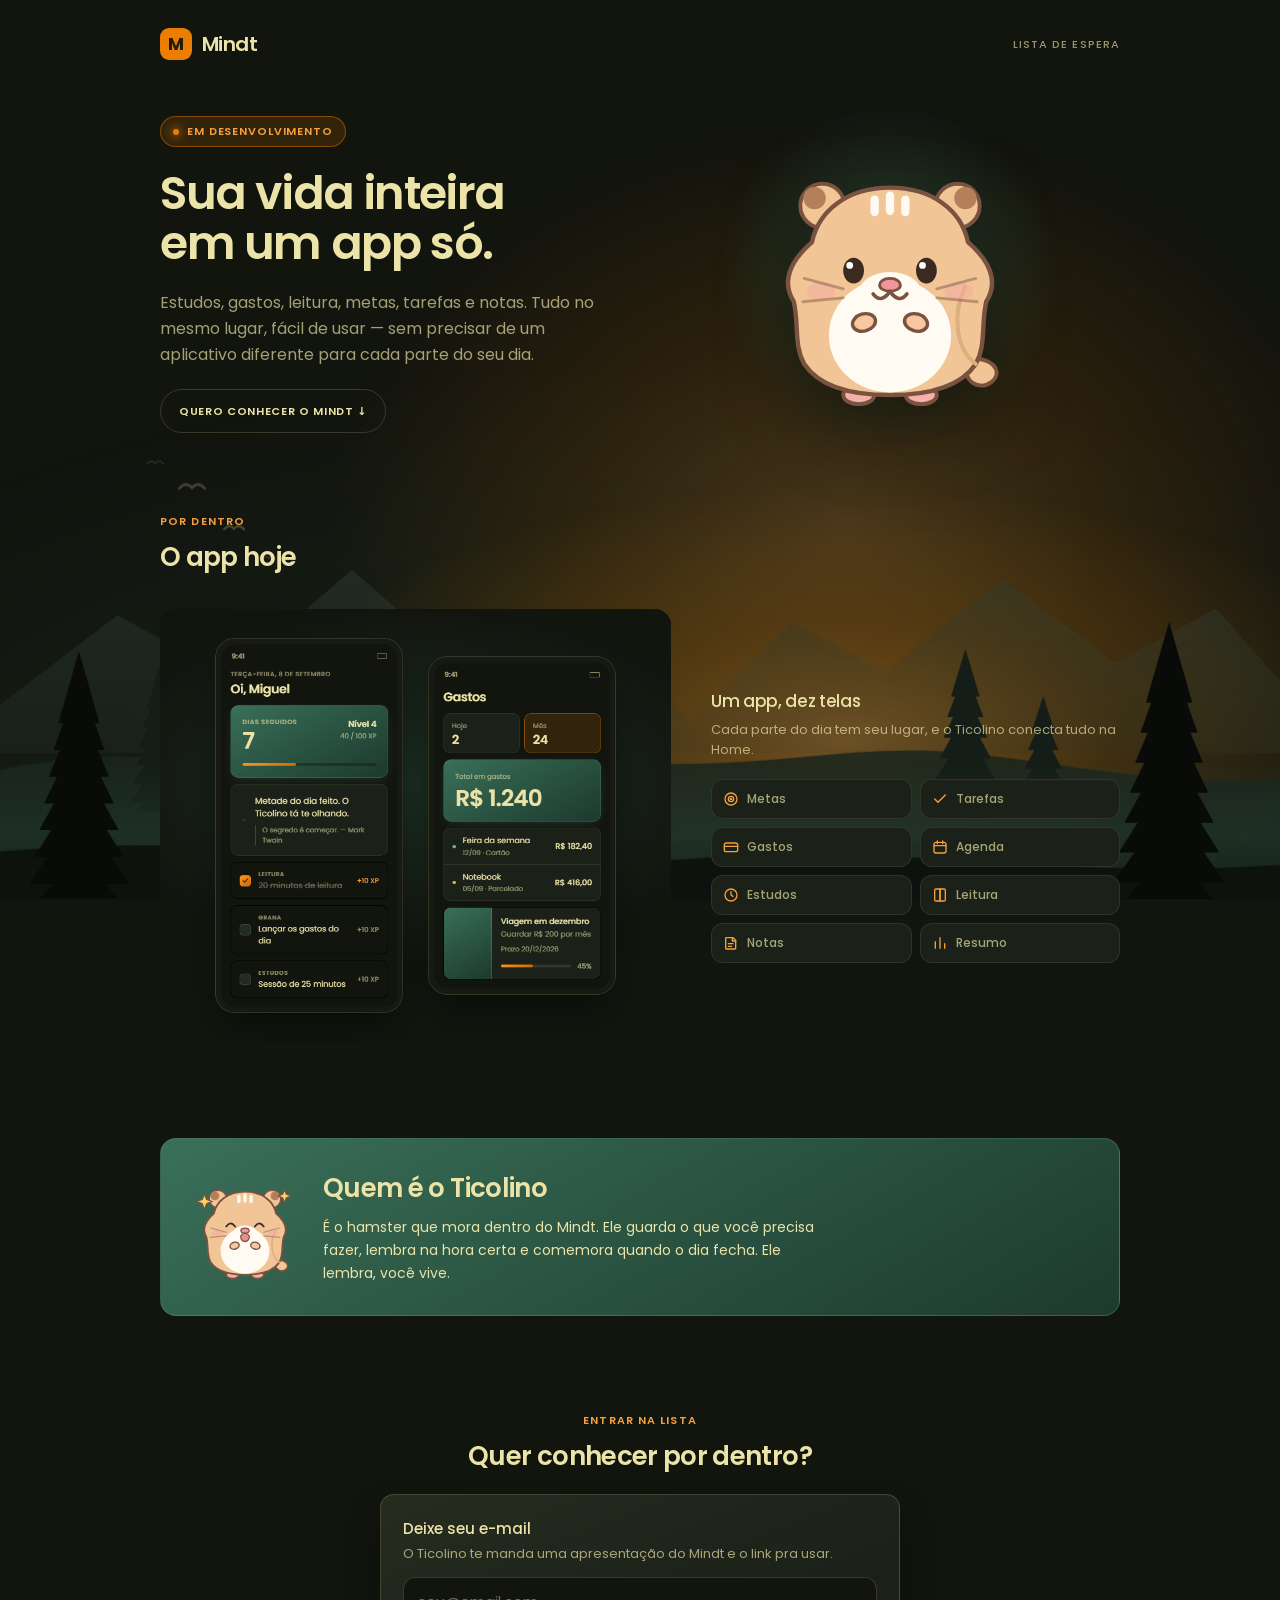
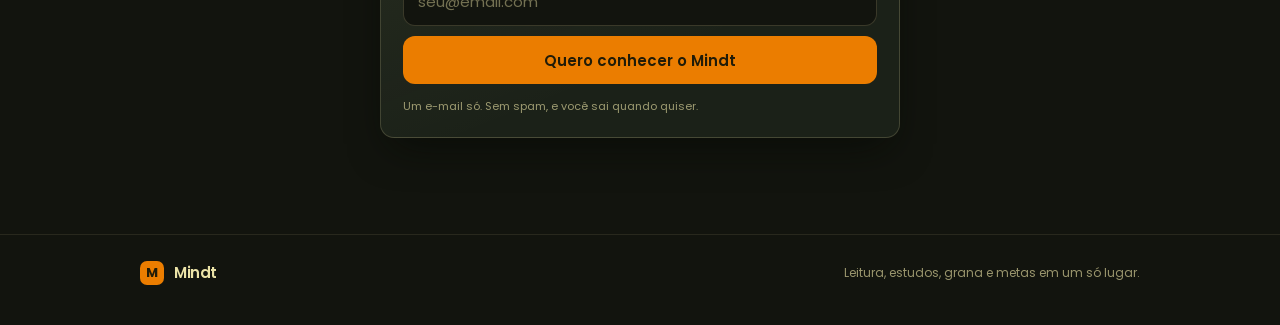
==== conheca/index.html @ e4c85b80 "pagina de convite para o link da bio, com captura de e-mail Uma pagina em /conheca/ apresenta o Tico" ====
<!DOCTYPE html>
<html lang="pt-BR">
<head>
<meta charset="UTF-8">
<meta name="viewport" content="width=device-width, initial-scale=1.0">
<title>Mindt — sua vida inteira em um app só</title>
<meta name="description" content="Estudos, gastos, leitura, metas, tarefas e notas. Tudo no mesmo lugar. Deixe seu e-mail e o Ticolino te manda o link.">
<meta name="theme-color" content="#12140E">
<link rel="icon" type="image/svg+xml" href="../icons/favicon.svg">
<link rel="icon" type="image/png" sizes="64x64" href="../icons/favicon.png">

<meta property="og:type" content="website">
<meta property="og:site_name" content="Mindt">
<meta property="og:title" content="Mindt — sua vida inteira em um app só">
<meta property="og:description" content="Estudos, gastos, leitura, metas, tarefas e notas. Tudo no mesmo lugar.">
<meta property="og:url" content="https://miguellpissinato-png.github.io/MINDT/conheca/">
<meta property="og:image" content="https://miguellpissinato-png.github.io/MINDT/email/hero-ticolino.png">
<meta property="og:image:width" content="1200">
<meta property="og:image:height" content="620">
<meta property="og:image:alt" content="Ticolino, o hamster mascote do Mindt, numa floresta ao entardecer">
<meta property="og:locale" content="pt_BR">
<meta name="twitter:card" content="summary_large_image">

<link rel="preconnect" href="https://fonts.googleapis.com">
<link rel="preconnect" href="https://fonts.gstatic.com" crossorigin>
<link rel="stylesheet" href="https://fonts.googleapis.com/css2?family=Poppins:wght@400;500;600;700&display=swap">
<link rel="stylesheet" href="../styles/floresta.css">
<link rel="stylesheet" href="estilo.css">
</head>
<body>

<!-- O mesmo cenario da Home do app, montado por ../js/floresta.js -->
<div id="floresta" aria-hidden="true"></div>

<header class="topo">
  <div class="marca">
    <span class="marca-selo" aria-hidden="true">M</span>
    <span class="marca-nome">Mindt</span>
  </div>
  <span class="topo-nota">Lista de espera</span>
</header>

<main>
  <div class="faixa">
    <section class="abertura">
      <div class="abertura-texto">
        <span class="selo"><span class="selo-ponto" aria-hidden="true"></span><span>Em desenvolvimento</span></span>
        <h1>Sua vida inteira<br>em um app só.</h1>
        <p class="linha-fina">Estudos, gastos, leitura, metas, tarefas e notas. Tudo no mesmo lugar, fácil de usar — sem precisar de um aplicativo diferente para cada parte do seu dia.</p>
        <a href="#entrar" class="selo pular"><span>Quero conhecer o Mindt ↓</span></a>
      </div>
      <div class="abertura-tico">
        <img src="img/ticolino-feliz.svg" width="260" height="268" alt="Ticolino, o hamster mascote do Mindt, sorrindo">
      </div>
    </section>
  </div>

  <div class="faixa">
    <section>
      <div class="cabecalho-secao">
        <span class="rotulo">Por dentro</span>
        <h2>O app hoje</h2>
      </div>
      <div class="dentro">
        <figure class="telas">
          <img src="../email/telas-do-app.png" width="1200" height="760" loading="lazy"
               alt="Duas telas do Mindt no celular: a Home, com dias seguidos, recado do Ticolino e os itens do dia; e a tela de Gastos, com o total do mês e os lançamentos.">
        </figure>
        <div>
          <div class="modulos-intro">
            <b>Um app, dez telas</b>
            <span>Cada parte do dia tem seu lugar, e o Ticolino conecta tudo na Home.</span>
          </div>
          <ul class="modulos">
            <li><svg viewBox="0 0 24 24" fill="none" stroke="currentColor" stroke-width="2" stroke-linecap="round" stroke-linejoin="round" aria-hidden="true"><circle cx="12" cy="12" r="9"/><circle cx="12" cy="12" r="4"/><circle cx="12" cy="12" r="1"/></svg>Metas</li>
            <li><svg viewBox="0 0 24 24" fill="none" stroke="currentColor" stroke-width="2" stroke-linecap="round" stroke-linejoin="round" aria-hidden="true"><path d="M4 12l5 5L20 6"/></svg>Tarefas</li>
            <li><svg viewBox="0 0 24 24" fill="none" stroke="currentColor" stroke-width="2" stroke-linecap="round" stroke-linejoin="round" aria-hidden="true"><rect x="2" y="6" width="20" height="13" rx="3"/><path d="M2 11h20"/></svg>Gastos</li>
            <li><svg viewBox="0 0 24 24" fill="none" stroke="currentColor" stroke-width="2" stroke-linecap="round" stroke-linejoin="round" aria-hidden="true"><rect x="3" y="5" width="18" height="16" rx="3"/><path d="M3 10h18M8 3v4M16 3v4"/></svg>Agenda</li>
            <li><svg viewBox="0 0 24 24" fill="none" stroke="currentColor" stroke-width="2" stroke-linecap="round" stroke-linejoin="round" aria-hidden="true"><circle cx="12" cy="12" r="9"/><path d="M12 7v5l3 2"/></svg>Estudos</li>
            <li><svg viewBox="0 0 24 24" fill="none" stroke="currentColor" stroke-width="2" stroke-linecap="round" stroke-linejoin="round" aria-hidden="true"><path d="M4 5a2 2 0 012-2h6v18H6a2 2 0 01-2-2z"/><path d="M20 5a2 2 0 00-2-2h-6v18h6a2 2 0 002-2z"/></svg>Leitura</li>
            <li><svg viewBox="0 0 24 24" fill="none" stroke="currentColor" stroke-width="2" stroke-linecap="round" stroke-linejoin="round" aria-hidden="true"><path d="M5 4h10l4 4v12a1 1 0 01-1 1H5a1 1 0 01-1-1V5a1 1 0 011-1z"/><path d="M14 4v5h5M8 13h7M8 17h5"/></svg>Notas</li>
            <li><svg viewBox="0 0 24 24" fill="none" stroke="currentColor" stroke-width="2" stroke-linecap="round" stroke-linejoin="round" aria-hidden="true"><path d="M5 20V10M12 20V4M19 20v-7"/></svg>Resumo</li>
          </ul>
        </div>
      </div>
    </section>
  </div>

  <div class="faixa">
    <section>
      <div class="tico-cartao">
        <img src="img/ticolino-animado.svg" width="104" height="107" loading="lazy" alt="Ticolino acenando">
        <div>
          <h2>Quem é o Ticolino</h2>
          <p>É o hamster que mora dentro do Mindt. Ele guarda o que você precisa fazer, lembra na hora certa e comemora quando o dia fecha. Ele lembra, você vive.</p>
        </div>
      </div>
    </section>
  </div>

  <div class="faixa">
    <section id="entrar">
      <div class="captura">
        <div class="cabecalho-secao">
          <span class="rotulo">Entrar na lista</span>
          <h2>Quer conhecer por dentro?</h2>
        </div>

        <div class="caixa">
          <div id="formulario">
            <div class="caixa-titulo">
              <b>Deixe seu e-mail</b>
              <span>O Ticolino te manda uma apresentação do Mindt e o link pra usar.</span>
            </div>
            <form id="form-lista" novalidate>
              <label for="campo-email" class="sr-only" style="position:absolute;width:1px;height:1px;overflow:hidden;clip:rect(0 0 0 0);white-space:nowrap">Seu e-mail</label>
              <input id="campo-email" name="email" type="email" required autocomplete="email"
                     inputmode="email" placeholder="seu@email.com">
              <button type="submit" id="botao-entrar">Quero conhecer o Mindt</button>
            </form>
            <p class="recado" id="recado" role="alert" hidden></p>
            <span class="miudo">Um e-mail só. Sem spam, e você sai quando quiser.</span>
          </div>

          <div id="pronto" class="pronto" hidden>
            <div class="pronto-tico">
              <img src="img/ticolino-orgulhoso.svg" width="76" height="78" loading="lazy" alt="Ticolino comemorando">
            </div>
            <div class="pronto-texto">
              <b id="pronto-titulo">Anotado!</b>
              <span id="pronto-recado">Olha sua caixa de entrada em instantes. Se não chegar, dá uma espiada no spam.</span>
            </div>
          </div>
        </div>
      </div>
    </section>
  </div>
</main>

<footer>
  <div class="rodape">
    <div class="marca">
      <span class="marca-selo" aria-hidden="true">M</span>
      <span class="marca-nome">Mindt</span>
    </div>
    <span class="rodape-frase">Leitura, estudos, grana e metas em um só lugar.</span>
  </div>
</footer>

<script src="../js/floresta.js"></script>
<script src="lista.js"></script>
</body>
</html>
---- styles/floresta.css ----
/* FLORESTA — cenario de fundo do Ticolino.
   Compartilhado pela Home do app e pela pagina de convite (conheca/).
   Cinco planos de silhueta com parallax, o brilho do sol baixo e o
   bando de passaros. O desenho e montado por js/floresta.js. */
#floresta{
  /* Fixo na janela, nao na pagina: o cenario e o FUNDO da Home inteira, e
     nao rola junto com o conteudo. O parallax e que da o movimento. Como
     esta dentro de #page-home, some sozinho nas outras paginas. */
  position:fixed;inset:0;
  overflow:hidden;pointer-events:none;user-select:none;z-index:0;
}
/* O ceu (brilho do sol) ocupa a tela toda. */
.floresta-ceu{position:absolute;inset:0}
/* A paisagem fica ancorada embaixo, na altura natural dela. Esticar a
   silhueta para a tela inteira deformaria as arvores; ancorar embaixo da o
   enquadramento certo: ceu em cima, linha de arvores no pe da tela. */
.floresta-svg{
  position:absolute;left:0;right:0;bottom:0;
  width:100%;height:min(520px,62vh);display:block;
}
/* O topo da paisagem se dissolve por MASCARA, nao por uma camada de cor.
   Antes havia um veu que comecava opaco em var(--bg): onde ele comecava, o
   brilho do ceu era cortado de uma vez e aparecia uma linha horizontal na
   tela, nos dois temas. A mascara apaga o proprio desenho, entao nao ha
   cor nova e nao ha borda. */
.floresta-svg{
  -webkit-mask-image:linear-gradient(180deg,transparent 0%,#000 32%);
  mask-image:linear-gradient(180deg,transparent 0%,#000 32%);
}
/* No tema claro o cenario entra discreto: o texto e olivo escuro e a
   paisagem sage nao deixa margem de contraste como o fundo escuro deixa.
   A 28% a floresta ainda se le como floresta e o texto continua legivel. */
[data-theme="light"] .floresta-svg{opacity:.28}

.floresta-passaro{will-change:transform}
[data-plano]{will-change:transform}
@keyframes floresta-voo{
  0%{transform:translate3d(0,0,0)}
  100%{transform:translate3d(1180px,var(--deriva,-30px),0)}
}
@keyframes floresta-asa{0%,100%{transform:scaleY(1)}50%{transform:scaleY(0.34)}}
@media (prefers-reduced-motion:reduce){
  .floresta-passaro{animation:none!important;opacity:.5}
  .floresta-passaro *{animation:none!important}
}
@media (max-width:768px){
  .floresta-svg{height:min(380px,46vh)}
}
---- conheca/estilo.css ----
/* CONHEÇA O MINDT — pagina de convite, o link da bio.
   Pagina separada do app: nao tem login, nao tem tema claro, nao carrega o
   styles/main.css (2.700 linhas de interface que aqui nao servem para nada).
   Os tokens abaixo sao os mesmos do app, so os que esta pagina usa. */

:root{
  color-scheme:dark;
  --bg:#12140E;
  --panel:#161A12;
  --surface-1:#1B2118;
  --line:rgba(235,227,167,0.10);
  --line-strong:rgba(235,227,167,0.18);
  --text:#EBE3A7;
  --text-2:rgba(235,227,167,0.68);
  --text-3:rgba(235,227,167,0.62);
  --accent:#EB7D00;
  --accent-bright:#FF9420;
  --accent-text:#F5A03D;
  --accent-line:rgba(235,125,0,0.45);
  --accent-soft:rgba(235,125,0,0.15);
  --text-on-accent:#211C08;
  --forest-line:rgba(90,140,116,0.4);
  --text-on-forest-2:#C5C793;
  --danger-text:#E28E77;
  --success-text:#6FB58C;
  --grad-hero:linear-gradient(150deg,#3A7059 0%,#2C5745 45%,#1D3A2E 100%);
  --grad-card:linear-gradient(158deg,rgba(235,227,167,0.055) 0%,rgba(235,227,167,0) 62%);
}

*{box-sizing:border-box}
/* Um `display` proprio ganha do atributo hidden e o elemento reaparece.
   Esta linha faz hidden valer, venha de onde vier. */
[hidden]{display:none!important}
html{scroll-behavior:smooth}
body{
  margin:0;background:var(--bg);color:var(--text);
  font-family:'Poppins',system-ui,-apple-system,'Segoe UI',sans-serif;
  -webkit-font-smoothing:antialiased;overflow-x:hidden;
  /* A floresta e position:fixed; sem isto ela nao tem onde se apoiar. */
  position:relative;min-height:100vh;
}
body>*:not(#floresta){position:relative;z-index:1}
img{max-width:100%}
a{color:var(--accent-text);text-decoration:none}
a:hover{color:var(--text)}

.faixa{max-width:1000px;margin:0 auto;padding:0 20px}

/* ── Topo ───────────────────────────────────────────────────────────── */
.topo{display:flex;align-items:center;justify-content:space-between;gap:16px;padding:28px 20px 0;
  max-width:1000px;margin:0 auto 56px}
.marca{display:flex;align-items:center;gap:10px}
.marca-selo{width:32px;height:32px;border-radius:9px;background:var(--accent);
  display:grid;place-items:center;font-size:17px;font-weight:700;color:var(--text-on-accent)}
.marca-nome{font-size:20px;font-weight:600;letter-spacing:-.03em}
.topo-nota{font-size:11px;font-weight:500;letter-spacing:.1em;text-transform:uppercase;color:var(--text-3)}

/* ── Abertura ───────────────────────────────────────────────────────── */
.abertura{display:grid;grid-template-columns:repeat(auto-fit,minmax(min(100%,300px),1fr));
  gap:40px;align-items:center;padding-bottom:80px}
.abertura-texto{display:flex;flex-direction:column;gap:22px;min-width:0}
.selo{display:inline-flex;align-items:center;gap:8px;align-self:flex-start;padding:6px 12px;
  border:1px solid var(--accent-line);border-radius:999px;background:var(--accent-soft)}
.selo-ponto{width:6px;height:6px;border-radius:999px;background:var(--accent);
  box-shadow:0 0 10px 2px rgba(235,125,0,.6)}
.selo span{font-size:11px;font-weight:600;letter-spacing:.08em;text-transform:uppercase;
  white-space:nowrap;color:var(--accent-text)}
/* Atalho para o formulario. Mesmo desenho do selo, mas com 44px de altura:
   e um alvo de toque, nao um enfeite. */
.pular{padding:0 18px;min-height:44px;border-color:var(--line-strong);background:transparent}
.pular span{color:var(--text);letter-spacing:.06em}
.pular:hover{border-color:var(--accent-line);background:var(--accent-soft)}
.pular:hover span{color:var(--accent-text)}
h1{margin:0;font-size:clamp(31px,6.4vw,46px);line-height:1.08;font-weight:600;
  letter-spacing:-.03em;text-wrap:pretty}
.linha-fina{margin:0;font-size:16px;line-height:1.6;color:var(--text-2);max-width:44ch;text-wrap:pretty}
.abertura-tico{position:relative;display:flex;align-items:center;justify-content:center;min-width:0}
.abertura-tico::before{content:"";position:absolute;width:340px;height:340px;max-width:100%;border-radius:999px;
  background:radial-gradient(circle,rgba(44,87,69,.85) 0%,rgba(44,87,69,.25) 45%,rgba(44,87,69,0) 72%)}
.abertura-tico img{position:relative;width:100%;max-width:260px;height:auto;display:block;
  filter:drop-shadow(0 24px 34px rgba(6,8,4,.55))}

/* ── Secoes ─────────────────────────────────────────────────────────── */
section{padding-bottom:96px}
.rotulo{font-size:11px;font-weight:600;letter-spacing:.1em;text-transform:uppercase;color:var(--accent-text)}
h2{margin:0;font-size:26px;font-weight:600;letter-spacing:-.025em}
.cabecalho-secao{display:flex;flex-direction:column;gap:8px;margin-bottom:32px}

/* ── O app hoje ─────────────────────────────────────────────────────── */
.dentro{display:grid;grid-template-columns:minmax(0,1.25fr) minmax(0,1fr);gap:40px;align-items:center}
/* A imagem vem com uma margem larga em volta dos celulares. Recortada ao
   centro, as telas ocupam o espaco em vez de virar duas miniaturas ilegiveis
   no celular. O corte de 150px por lado nao encosta nos aparelhos. */
.telas{margin:0;border-radius:16px;overflow:hidden;aspect-ratio:13/11}
.telas img{display:block;width:100%;height:100%;object-fit:cover}
.modulos-intro{display:flex;flex-direction:column;gap:6px;margin-bottom:18px}
.modulos-intro b{font-size:17px;font-weight:500;letter-spacing:-.02em}
.modulos-intro span{font-size:13px;line-height:1.6;color:var(--text-2)}
.modulos{list-style:none;margin:0;padding:0;display:grid;grid-template-columns:1fr 1fr;gap:8px}
.modulos li{display:flex;align-items:center;gap:8px;padding:10px 11px;background:var(--surface-1);
  border:1px solid var(--line);border-radius:12px;font-size:12px;font-weight:500;color:var(--text-2)}
.modulos svg{flex:none;width:16px;height:16px;color:var(--accent-text)}

/* ── Quem e o Ticolino ──────────────────────────────────────────────── */
.tico-cartao{display:flex;align-items:center;gap:26px;flex-wrap:wrap;background:var(--grad-hero);
  border:1px solid var(--forest-line);border-radius:16px;padding:30px 32px}
.tico-cartao img{flex:none;width:104px;height:auto;display:block}
.tico-cartao div{flex:1;min-width:240px;display:flex;flex-direction:column;gap:8px}
.tico-cartao p{margin:0;font-size:14px;line-height:1.65;color:var(--text);max-width:56ch;text-wrap:pretty}

/* ── Captura ────────────────────────────────────────────────────────── */
.captura{max-width:520px;margin:0 auto;display:flex;flex-direction:column;gap:18px}
.captura .cabecalho-secao{text-align:center;align-items:center;margin-bottom:0}
.caixa{background:var(--grad-card),var(--surface-1);border:1px solid var(--line-strong);
  border-radius:14px;padding:22px;box-shadow:0 18px 40px -12px rgba(6,8,4,.7)}
.caixa-titulo{display:flex;flex-direction:column;gap:4px;margin-bottom:14px}
.caixa-titulo b{font-size:15px;font-weight:500}
.caixa-titulo span{font-size:13px;line-height:1.5;color:var(--text-2)}
form{display:flex;flex-direction:column;gap:10px}
input[type=email]{width:100%;min-height:48px;padding:12px 14px;font:inherit;font-size:15px;
  color:var(--text);background:var(--bg);border:1px solid var(--line-strong);border-radius:12px}
input[type=email]::placeholder{color:rgba(235,227,167,.45)}
input[type=email]:focus{outline:none;border-color:var(--accent-line)}
button{min-height:48px;padding:12px 20px;font:inherit;font-size:15px;font-weight:600;
  color:var(--text-on-accent);background:var(--accent);border:0;border-radius:12px;cursor:pointer}
button:hover:not(:disabled){background:var(--accent-bright)}
button:disabled{opacity:.6;cursor:progress}
.miudo{display:block;margin-top:14px;font-size:11px;line-height:1.5;color:var(--text-3)}
.recado{margin:10px 0 0;font-size:13px;line-height:1.5;color:var(--danger-text)}

/* Estado de sucesso: o mesmo cartao troca de conteudo. */
.pronto{display:flex;align-items:center;gap:16px}
.pronto-tico{position:relative;flex:none;width:76px;height:76px;display:grid;place-items:center}
.pronto-tico::before{content:"";position:absolute;inset:-14px;border-radius:999px;
  background:radial-gradient(circle,rgba(44,87,69,.75) 0%,rgba(44,87,69,0) 70%)}
.pronto-tico img{position:relative;width:76px;height:auto;display:block}
.pronto-texto{display:flex;flex-direction:column;gap:5px;min-width:0}
.pronto-texto b{font-size:17px;font-weight:600;letter-spacing:-.02em}
.pronto-texto span{font-size:13px;line-height:1.55;color:var(--text-2)}

/* ── Rodape ─────────────────────────────────────────────────────────── */
footer{border-top:1px solid var(--line);padding:26px 20px 40px}
.rodape{max-width:1000px;margin:0 auto;display:flex;align-items:center;justify-content:space-between;
  gap:16px;flex-wrap:wrap}
.rodape .marca-selo{width:24px;height:24px;font-size:13px;border-radius:7px}
.rodape .marca-nome{font-size:15px}
/* Classe propria, e nao `.rodape span`: o selo e o nome da marca tambem sao
   <span>, e a regra generica apagava a cor dos dois. */
.rodape-frase{font-size:12px;color:var(--text-3)}

/* ── Foco visivel ───────────────────────────────────────────────────── */
a:focus-visible,button:focus-visible,input:focus-visible{
  outline:2px solid var(--accent-bright);outline-offset:2px;border-radius:8px}

@media (max-width:860px){
  .dentro{grid-template-columns:1fr;gap:28px}
}
@media (max-width:520px){
  .topo{margin-bottom:36px}
  .topo-nota{display:none}
  section{padding-bottom:64px}
  .tico-cartao{padding:24px 20px;gap:18px}
  .pronto{flex-direction:column;text-align:center}
}
/* No toque tudo o que se clica tem 44px. */
@media (pointer:coarse){
  button,input[type=email]{min-height:48px}
}
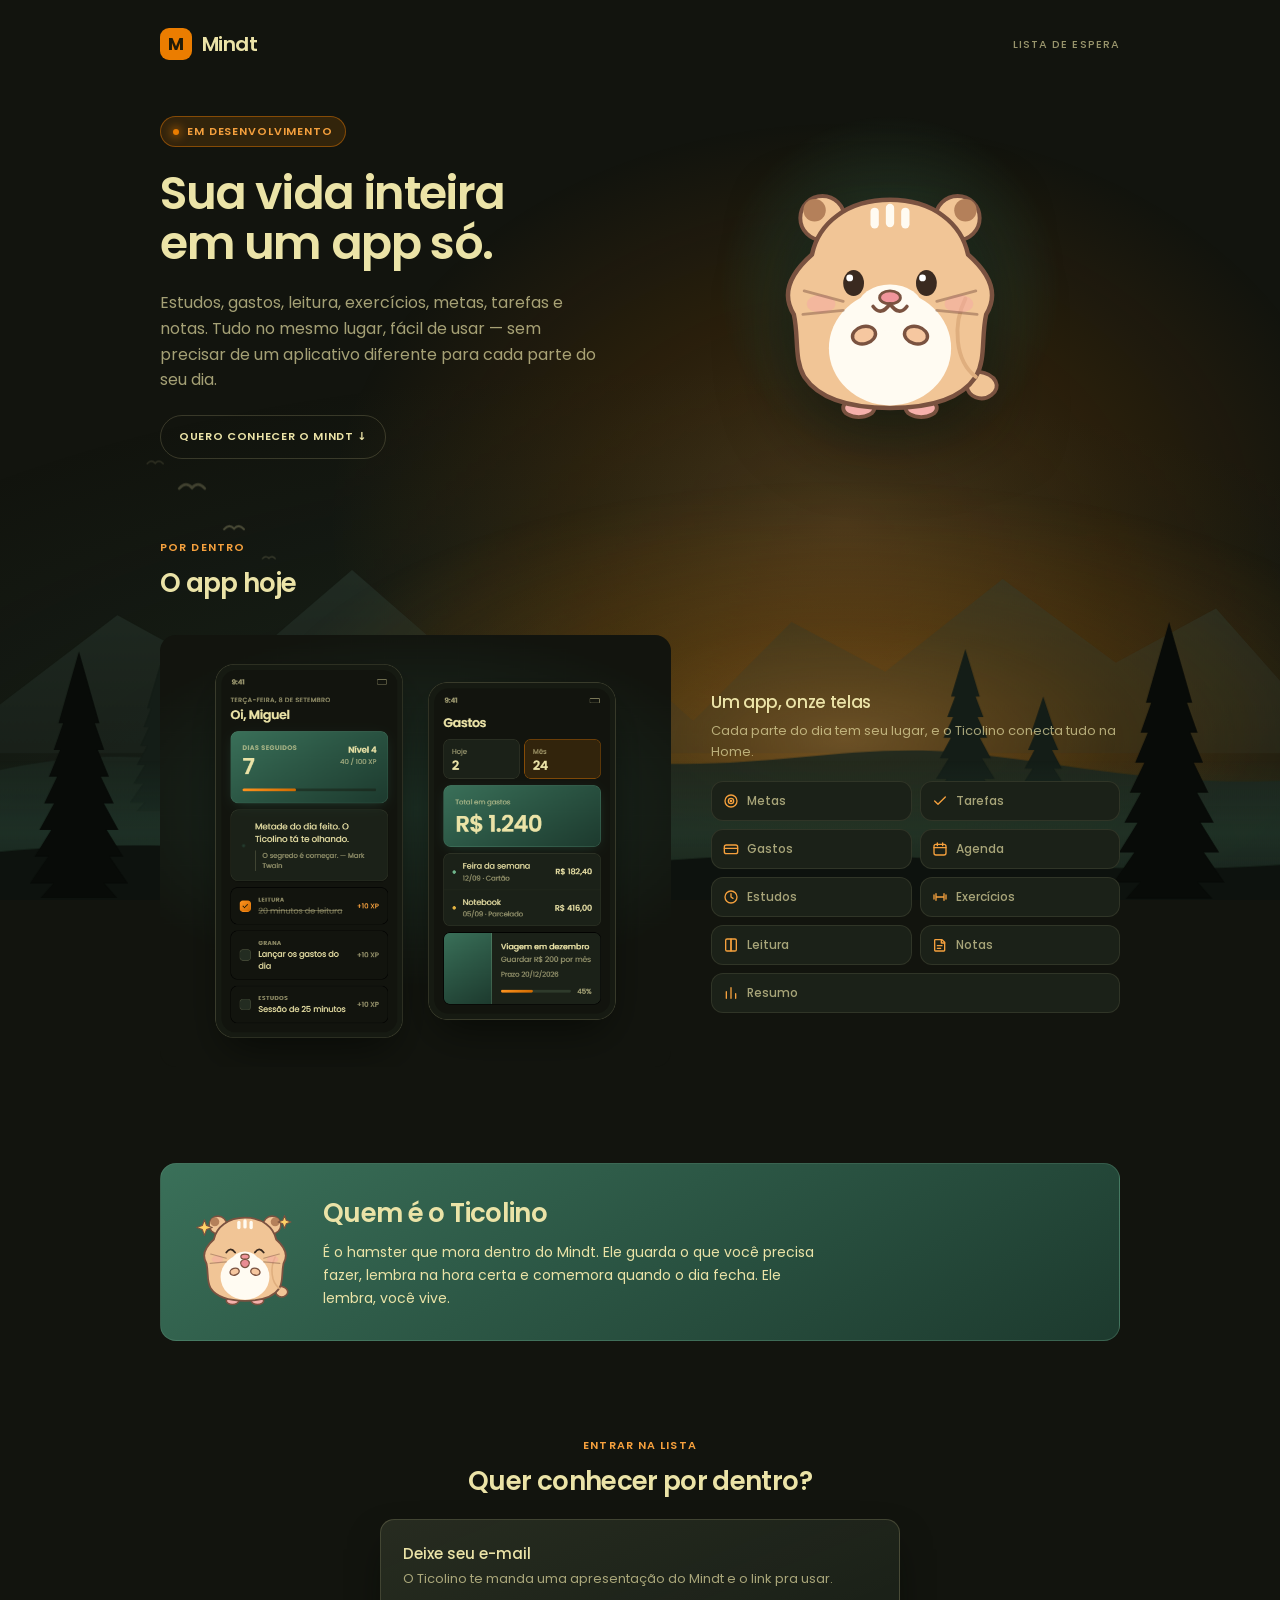
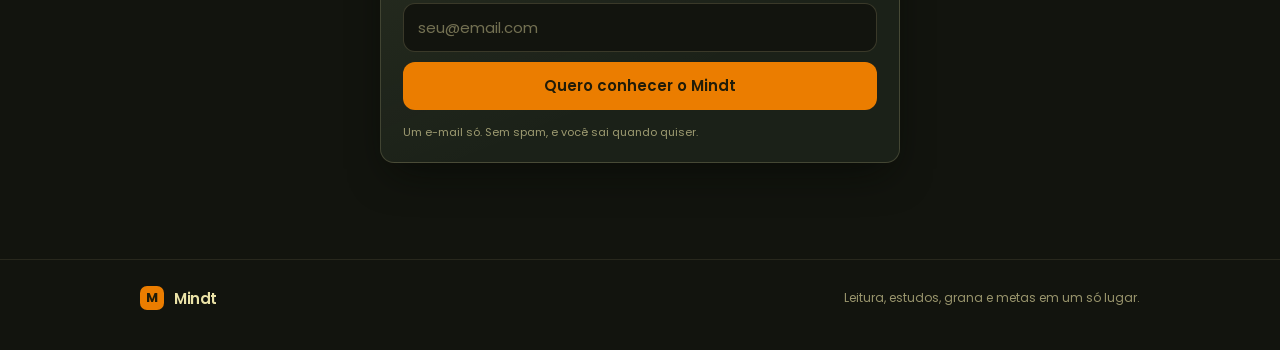
==== commit 0677efce: "Exercicios entra na lista de modulos do e-mail e da landing A aba de Exercicios existe desde o mes p" ====
--- a/conheca/index.html
+++ b/conheca/index.html
@@ -4,7 +4,7 @@
 <meta charset="UTF-8">
 <meta name="viewport" content="width=device-width, initial-scale=1.0">
 <title>Mindt — sua vida inteira em um app só</title>
-<meta name="description" content="Estudos, gastos, leitura, metas, tarefas e notas. Tudo no mesmo lugar. Deixe seu e-mail e o Ticolino te manda o link.">
+<meta name="description" content="Estudos, gastos, leitura, exercícios, metas, tarefas e notas. Tudo no mesmo lugar. Deixe seu e-mail e o Ticolino te manda o link.">
 <meta name="theme-color" content="#12140E">
 <link rel="icon" type="image/svg+xml" href="../icons/favicon.svg">
 <link rel="icon" type="image/png" sizes="64x64" href="../icons/favicon.png">
@@ -12,7 +12,7 @@
 <meta property="og:type" content="website">
 <meta property="og:site_name" content="Mindt">
 <meta property="og:title" content="Mindt — sua vida inteira em um app só">
-<meta property="og:description" content="Estudos, gastos, leitura, metas, tarefas e notas. Tudo no mesmo lugar.">
+<meta property="og:description" content="Estudos, gastos, leitura, exercícios, metas, tarefas e notas. Tudo no mesmo lugar.">
 <meta property="og:url" content="https://miguellpissinato-png.github.io/MINDT/conheca/">
 <meta property="og:image" content="https://miguellpissinato-png.github.io/MINDT/email/hero-ticolino.png">
 <meta property="og:image:width" content="1200">
@@ -46,7 +46,7 @@
       <div class="abertura-texto">
         <span class="selo"><span class="selo-ponto" aria-hidden="true"></span><span>Em desenvolvimento</span></span>
         <h1>Sua vida inteira<br>em um app só.</h1>
-        <p class="linha-fina">Estudos, gastos, leitura, metas, tarefas e notas. Tudo no mesmo lugar, fácil de usar — sem precisar de um aplicativo diferente para cada parte do seu dia.</p>
+        <p class="linha-fina">Estudos, gastos, leitura, exercícios, metas, tarefas e notas. Tudo no mesmo lugar, fácil de usar — sem precisar de um aplicativo diferente para cada parte do seu dia.</p>
         <a href="#entrar" class="selo pular"><span>Quero conhecer o Mindt ↓</span></a>
       </div>
       <div class="abertura-tico">
@@ -68,7 +68,7 @@
         </figure>
         <div>
           <div class="modulos-intro">
-            <b>Um app, dez telas</b>
+            <b>Um app, onze telas</b>
             <span>Cada parte do dia tem seu lugar, e o Ticolino conecta tudo na Home.</span>
           </div>
           <ul class="modulos">
@@ -77,6 +77,7 @@
             <li><svg viewBox="0 0 24 24" fill="none" stroke="currentColor" stroke-width="2" stroke-linecap="round" stroke-linejoin="round" aria-hidden="true"><rect x="2" y="6" width="20" height="13" rx="3"/><path d="M2 11h20"/></svg>Gastos</li>
             <li><svg viewBox="0 0 24 24" fill="none" stroke="currentColor" stroke-width="2" stroke-linecap="round" stroke-linejoin="round" aria-hidden="true"><rect x="3" y="5" width="18" height="16" rx="3"/><path d="M3 10h18M8 3v4M16 3v4"/></svg>Agenda</li>
             <li><svg viewBox="0 0 24 24" fill="none" stroke="currentColor" stroke-width="2" stroke-linecap="round" stroke-linejoin="round" aria-hidden="true"><circle cx="12" cy="12" r="9"/><path d="M12 7v5l3 2"/></svg>Estudos</li>
+            <li><svg viewBox="0 0 24 24" fill="none" stroke="currentColor" stroke-width="2" stroke-linecap="round" stroke-linejoin="round" aria-hidden="true"><path d="M3 9v6M6 7v10M18 7v10M21 9v6M6 12h12"/></svg>Exercícios</li>
             <li><svg viewBox="0 0 24 24" fill="none" stroke="currentColor" stroke-width="2" stroke-linecap="round" stroke-linejoin="round" aria-hidden="true"><path d="M4 5a2 2 0 012-2h6v18H6a2 2 0 01-2-2z"/><path d="M20 5a2 2 0 00-2-2h-6v18h6a2 2 0 002-2z"/></svg>Leitura</li>
             <li><svg viewBox="0 0 24 24" fill="none" stroke="currentColor" stroke-width="2" stroke-linecap="round" stroke-linejoin="round" aria-hidden="true"><path d="M5 4h10l4 4v12a1 1 0 01-1 1H5a1 1 0 01-1-1V5a1 1 0 011-1z"/><path d="M14 4v5h5M8 13h7M8 17h5"/></svg>Notas</li>
             <li><svg viewBox="0 0 24 24" fill="none" stroke="currentColor" stroke-width="2" stroke-linecap="round" stroke-linejoin="round" aria-hidden="true"><path d="M5 20V10M12 20V4M19 20v-7"/></svg>Resumo</li>
--- a/conheca/estilo.css
+++ b/conheca/estilo.css
@@ -97,6 +97,9 @@
 .modulos-intro b{font-size:17px;font-weight:500;letter-spacing:-.02em}
 .modulos-intro span{font-size:13px;line-height:1.6;color:var(--text-2)}
 .modulos{list-style:none;margin:0;padding:0;display:grid;grid-template-columns:1fr 1fr;gap:8px}
+/* Sao nove: o ultimo ficaria sozinho numa meia-linha. Ocupando a largura
+   inteira ele fecha o bloco em vez de parecer sobra. */
+.modulos li:last-child{grid-column:1/-1}
 .modulos li{display:flex;align-items:center;gap:8px;padding:10px 11px;background:var(--surface-1);
   border:1px solid var(--line);border-radius:12px;font-size:12px;font-weight:500;color:var(--text-2)}
 .modulos svg{flex:none;width:16px;height:16px;color:var(--accent-text)}
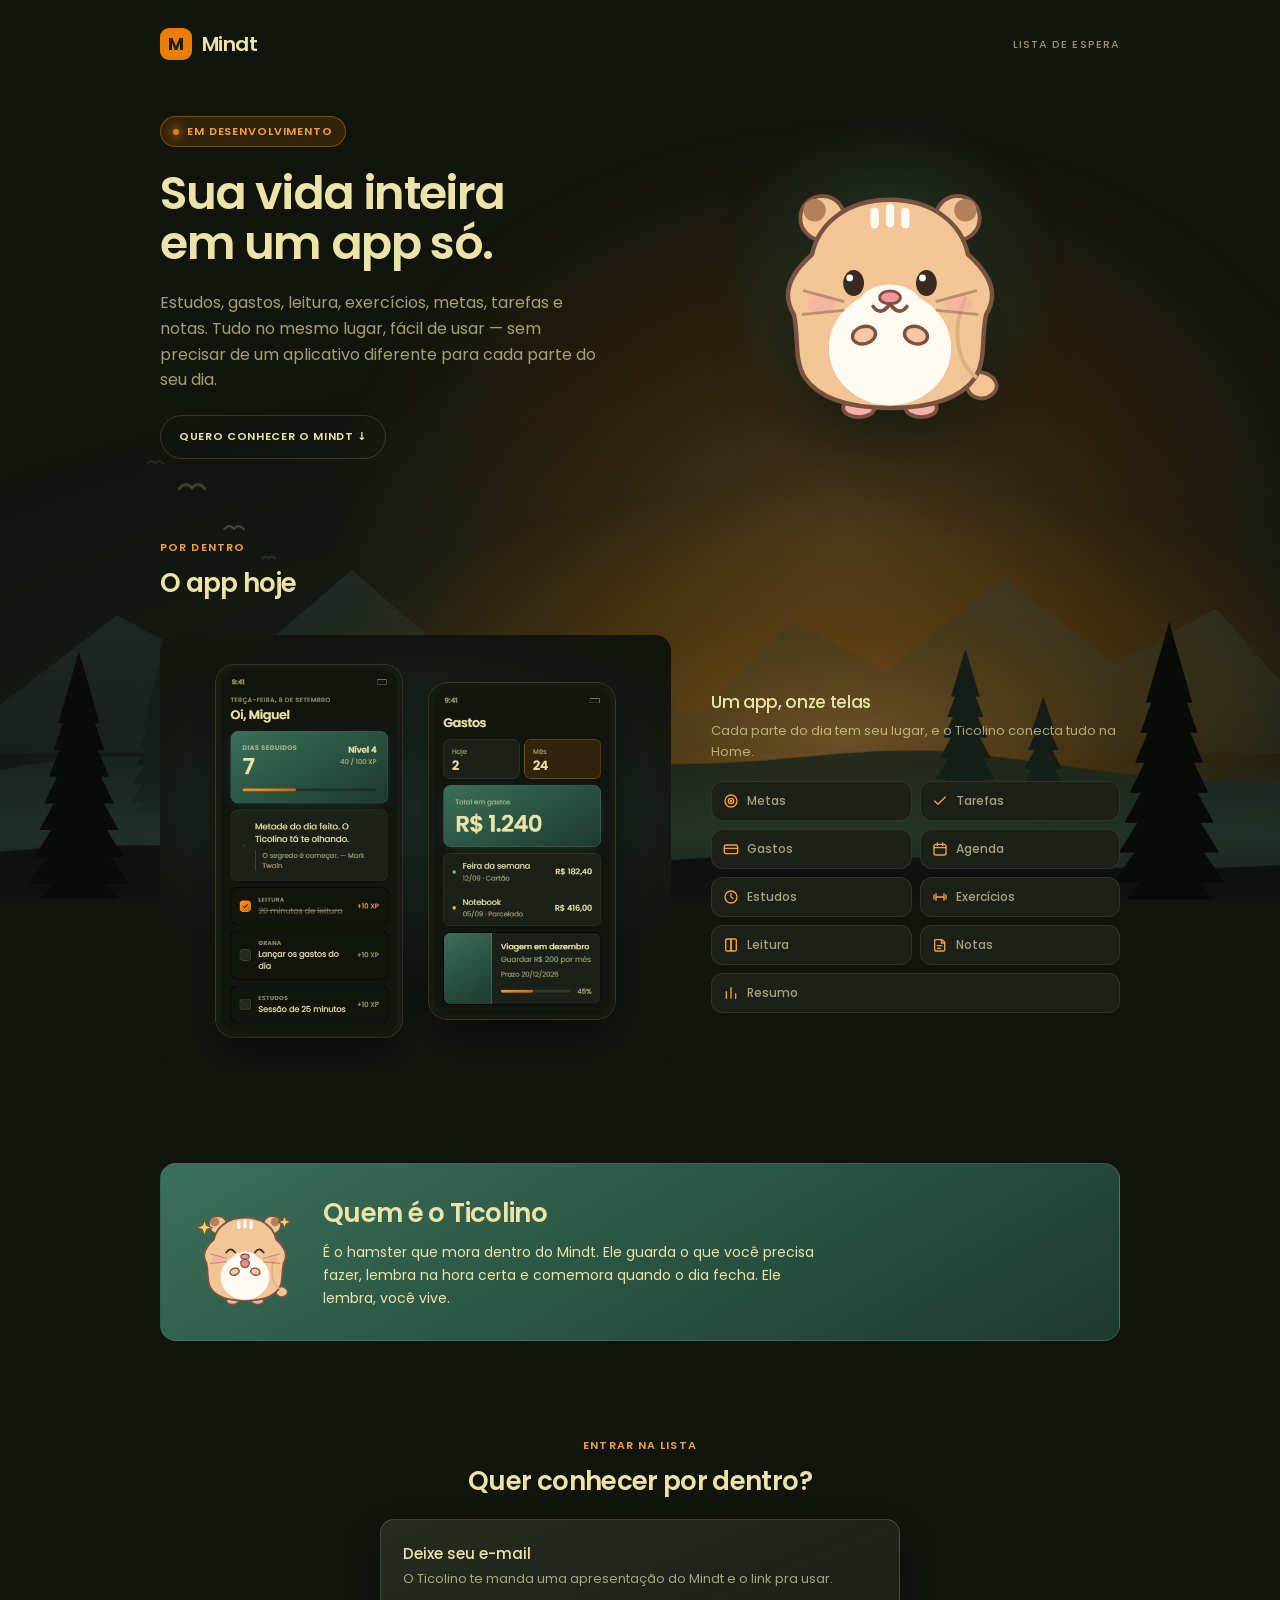
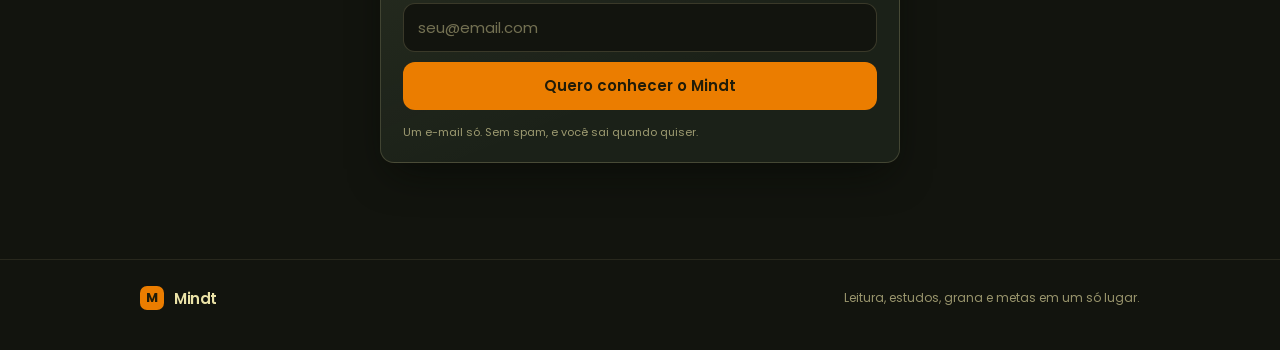
==== commit 09a8a39b: "Tela de login reformulada, com "Lembrar de mim" e troca de idioma O arquivo de design veio como canv" ====
--- a/conheca/index.html
+++ b/conheca/index.html
@@ -30,7 +30,7 @@
 <body>
 
 <!-- O mesmo cenario da Home do app, montado por ../js/floresta.js -->
-<div id="floresta" aria-hidden="true"></div>
+<div class="floresta" id="floresta" aria-hidden="true"></div>
 
 <header class="topo">
   <div class="marca">
--- a/styles/floresta.css
+++ b/styles/floresta.css
@@ -2,7 +2,7 @@
    Compartilhado pela Home do app e pela pagina de convite (conheca/).
    Cinco planos de silhueta com parallax, o brilho do sol baixo e o
    bando de passaros. O desenho e montado por js/floresta.js. */
-#floresta{
+.floresta{
   /* Fixo na janela, nao na pagina: o cenario e o FUNDO da Home inteira, e
      nao rola junto com o conteudo. O parallax e que da o movimento. Como
      esta dentro de #page-home, some sozinho nas outras paginas. */
@@ -15,8 +15,15 @@
    silhueta para a tela inteira deformaria as arvores; ancorar embaixo da o
    enquadramento certo: ceu em cima, linha de arvores no pe da tela. */
 .floresta-svg{
-  position:absolute;left:0;right:0;bottom:0;
-  width:100%;height:min(520px,62vh);display:block;
+  /* --alt e a altura da PAISAGEM na tela, a mesma de sempre. A caixa e
+     maior que isso: ela leva mais 100 unidades de terra por baixo, e desce
+     o mesmo tanto, para o enquadramento visivel nao mudar. Essa sobra e o
+     que impede a borda de baixo do desenho de aparecer quando a rolagem
+     levanta o cenario. */
+  --alt:min(520px,62vh);
+  position:absolute;left:0;right:0;
+  bottom:calc(var(--alt) * -100 / 460);
+  width:100%;height:calc(var(--alt) * 560 / 460);display:block;
 }
 /* O topo da paisagem se dissolve por MASCARA, nao por uma camada de cor.
    Antes havia um veu que comecava opaco em var(--bg): onde ele comecava, o
@@ -24,8 +31,8 @@
    tela, nos dois temas. A mascara apaga o proprio desenho, entao nao ha
    cor nova e nao ha borda. */
 .floresta-svg{
-  -webkit-mask-image:linear-gradient(180deg,transparent 0%,#000 32%);
-  mask-image:linear-gradient(180deg,transparent 0%,#000 32%);
+  -webkit-mask-image:linear-gradient(180deg,transparent 0%,#000 26%);
+  mask-image:linear-gradient(180deg,transparent 0%,#000 26%);
 }
 /* No tema claro o cenario entra discreto: o texto e olivo escuro e a
    paisagem sage nao deixa margem de contraste como o fundo escuro deixa.
@@ -44,6 +51,6 @@
   .floresta-passaro *{animation:none!important}
 }
 @media (max-width:768px){
-  .floresta-svg{height:min(380px,46vh)}
+  .floresta-svg{--alt:min(380px,46vh)}
 }
 
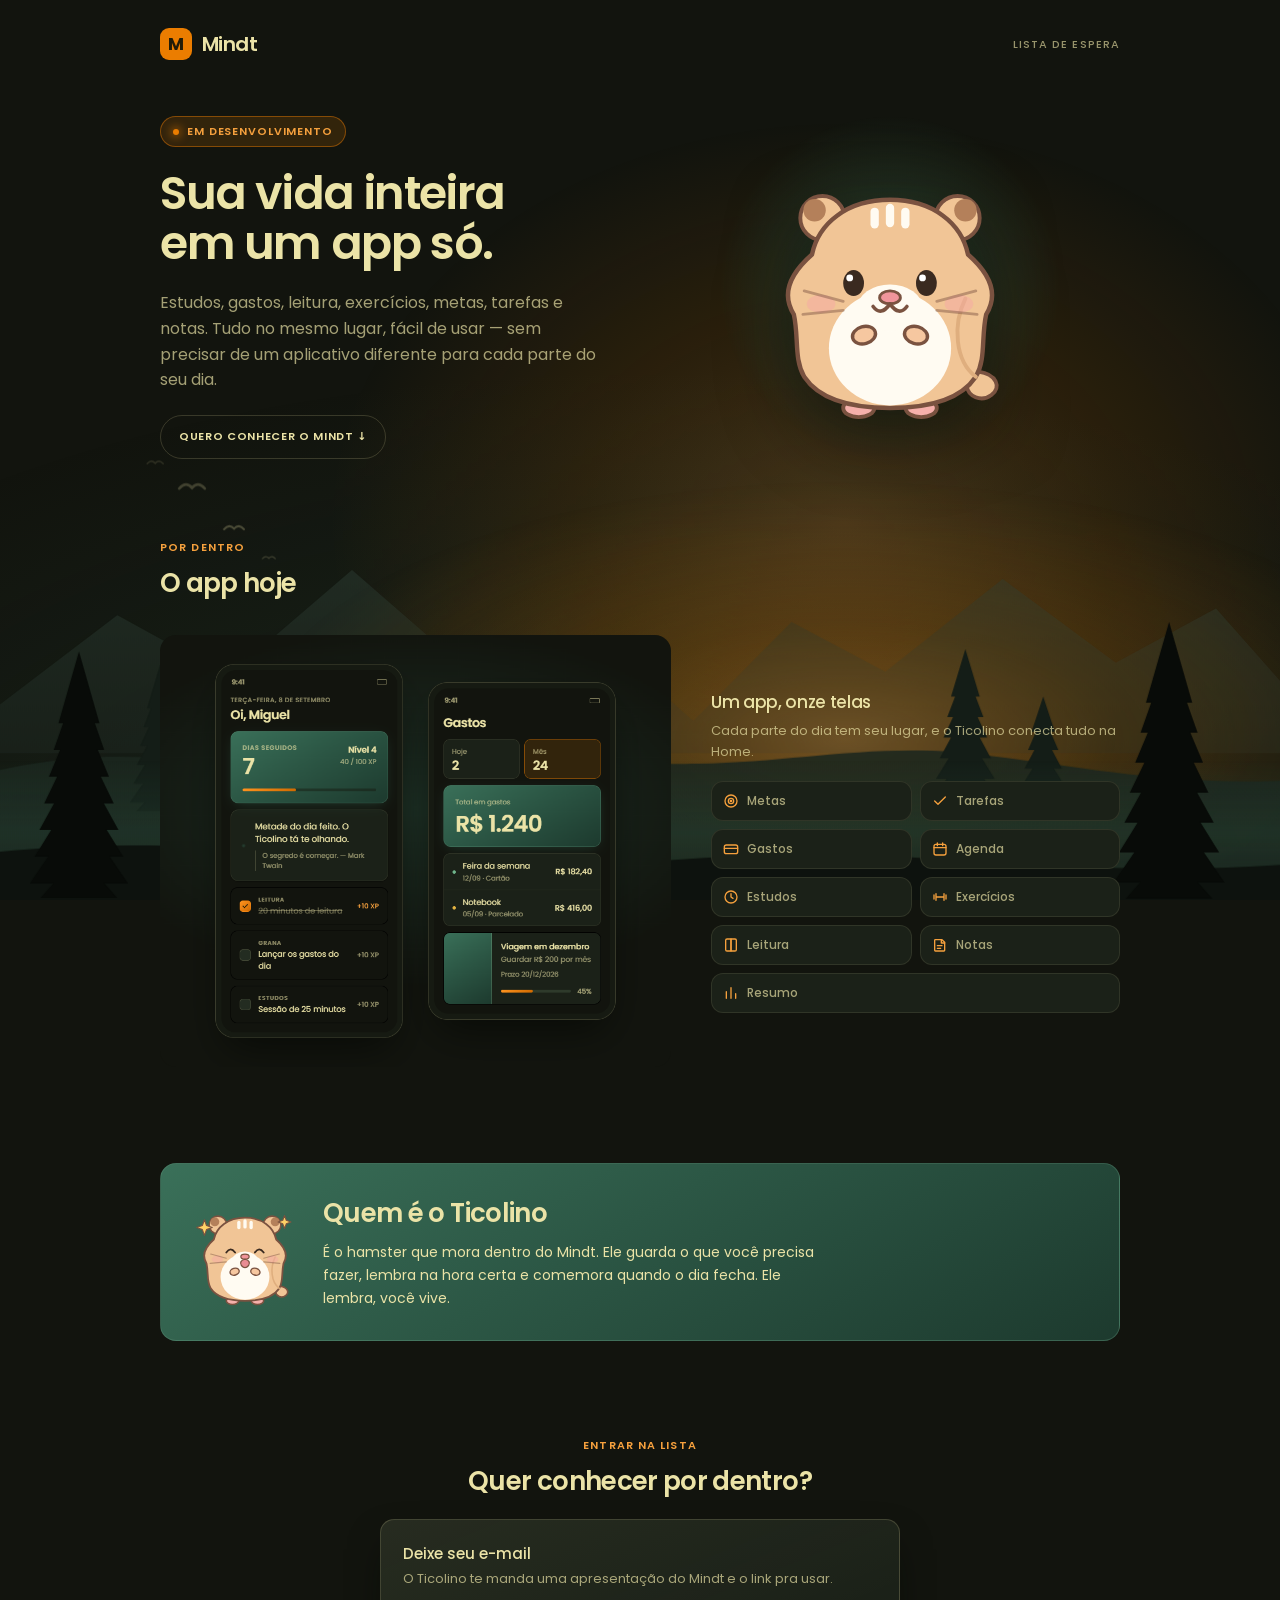
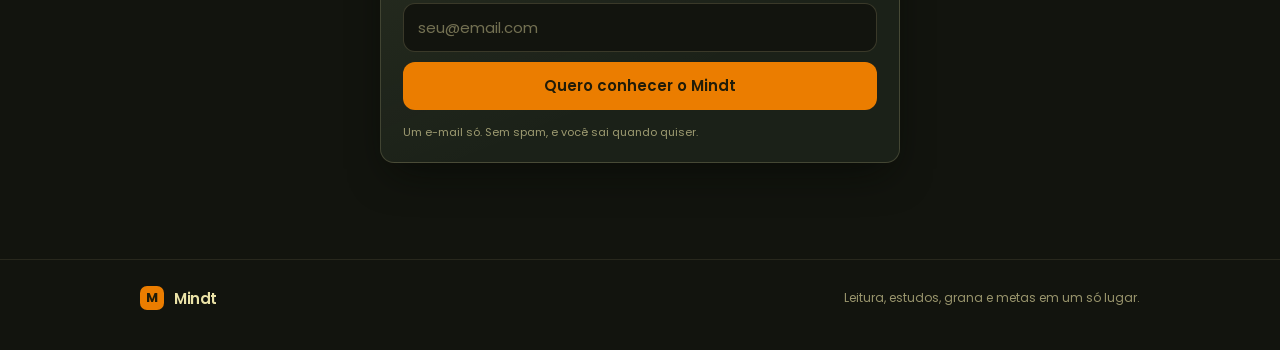
==== commit 239f9ba8: "Página Conheça: tira o link do favicon.svg removido Co-Authored-By: Claude Opus 5.5 <noreply@anthrop" ====
--- a/conheca/index.html
+++ b/conheca/index.html
@@ -6,7 +6,6 @@
 <title>Mindt — sua vida inteira em um app só</title>
 <meta name="description" content="Estudos, gastos, leitura, exercícios, metas, tarefas e notas. Tudo no mesmo lugar. Deixe seu e-mail e o Ticolino te manda o link.">
 <meta name="theme-color" content="#12140E">
-<link rel="icon" type="image/svg+xml" href="../icons/favicon.svg">
 <link rel="icon" type="image/png" sizes="64x64" href="../icons/favicon.png">
 
 <meta property="og:type" content="website">
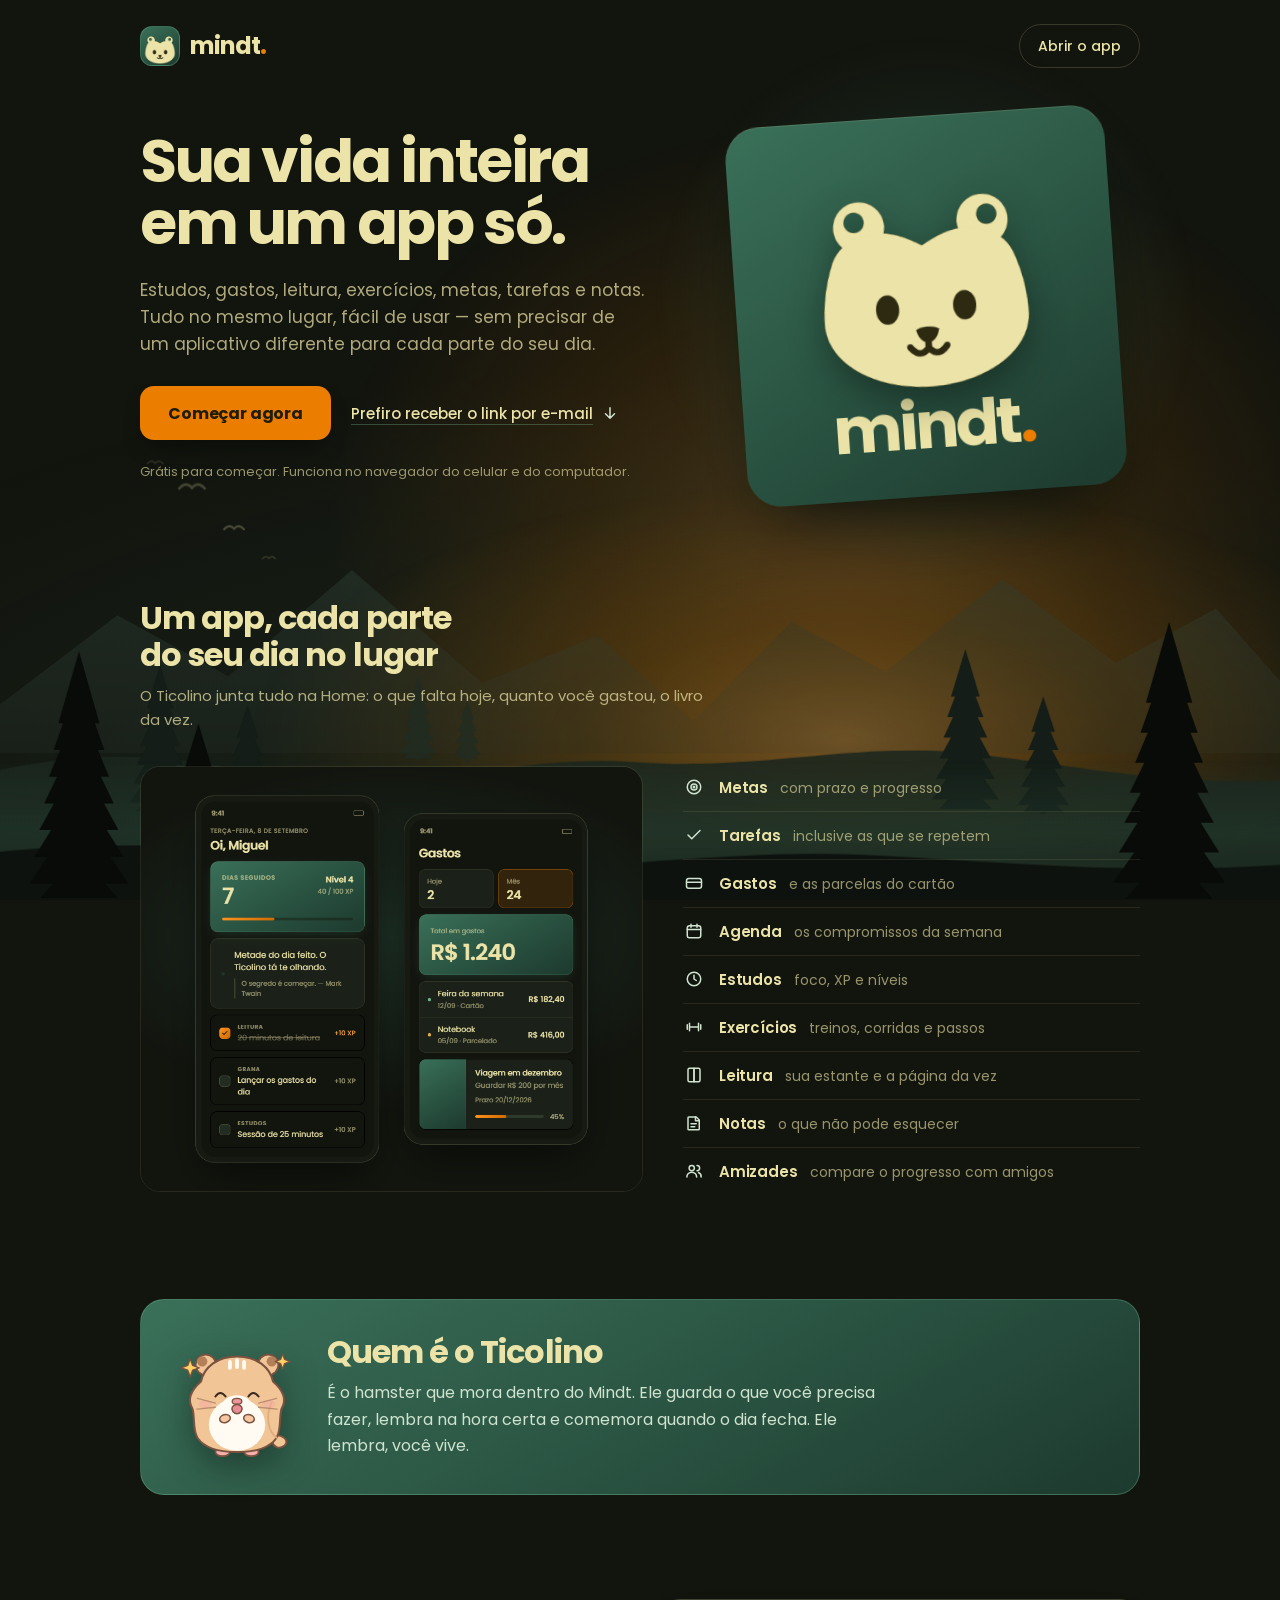
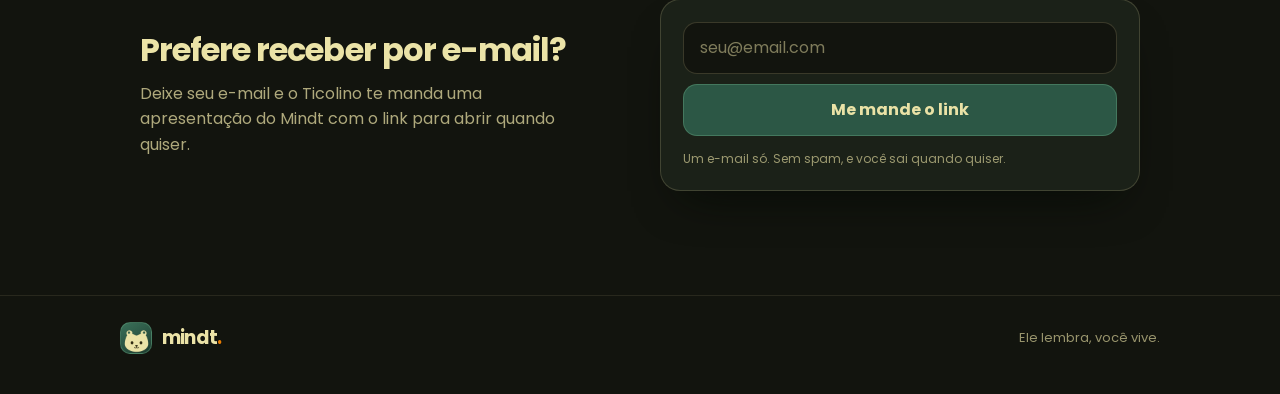
==== commit 3392cfe5: "Página Conheça com a logo nova: floresta verde + Ticolino flat, botão direto para o app - Marca nova" ====
--- a/conheca/index.html
+++ b/conheca/index.html
@@ -4,9 +4,11 @@
 <meta charset="UTF-8">
 <meta name="viewport" content="width=device-width, initial-scale=1.0">
 <title>Mindt — sua vida inteira em um app só</title>
-<meta name="description" content="Estudos, gastos, leitura, exercícios, metas, tarefas e notas. Tudo no mesmo lugar. Deixe seu e-mail e o Ticolino te manda o link.">
+<meta name="description" content="Estudos, gastos, leitura, exercícios, metas, tarefas e notas. Tudo no mesmo lugar, com o Ticolino cuidando do seu dia.">
 <meta name="theme-color" content="#12140E">
+<meta name="color-scheme" content="dark">
 <link rel="icon" type="image/png" sizes="64x64" href="../icons/favicon.png">
+<link rel="apple-touch-icon" href="../icons/apple-touch-icon.png">
 
 <meta property="og:type" content="website">
 <meta property="og:site_name" content="Mindt">
@@ -22,7 +24,7 @@
 
 <link rel="preconnect" href="https://fonts.googleapis.com">
 <link rel="preconnect" href="https://fonts.gstatic.com" crossorigin>
-<link rel="stylesheet" href="https://fonts.googleapis.com/css2?family=Poppins:wght@400;500;600;700&display=swap">
+<link rel="stylesheet" href="https://fonts.googleapis.com/css2?family=Poppins:wght@400;500;600;700;800&display=swap">
 <link rel="stylesheet" href="../styles/floresta.css">
 <link rel="stylesheet" href="estilo.css">
 </head>
@@ -32,56 +34,60 @@
 <div class="floresta" id="floresta" aria-hidden="true"></div>
 
 <header class="topo">
-  <div class="marca">
-    <span class="marca-selo" aria-hidden="true">M</span>
-    <span class="marca-nome">Mindt</span>
-  </div>
-  <span class="topo-nota">Lista de espera</span>
+  <a class="marca" href="./" aria-label="Mindt">
+    <span class="marca-selo" aria-hidden="true"><img src="img/logo-rosto.png" alt="" width="40" height="40"></span>
+    <span class="marca-nome">mindt<span class="ponto">.</span></span>
+  </a>
+  <a class="topo-abrir" href="../">Abrir o app</a>
 </header>
 
 <main>
   <div class="faixa">
     <section class="abertura">
       <div class="abertura-texto">
-        <span class="selo"><span class="selo-ponto" aria-hidden="true"></span><span>Em desenvolvimento</span></span>
         <h1>Sua vida inteira<br>em um app só.</h1>
         <p class="linha-fina">Estudos, gastos, leitura, exercícios, metas, tarefas e notas. Tudo no mesmo lugar, fácil de usar — sem precisar de um aplicativo diferente para cada parte do seu dia.</p>
-        <a href="#entrar" class="selo pular"><span>Quero conhecer o Mindt ↓</span></a>
+        <div class="acoes">
+          <a class="botao" href="../">Começar agora</a>
+          <a class="botao-leve" href="#entrar">
+            Prefiro receber o link por e-mail
+            <svg viewBox="0 0 24 24" fill="none" stroke="currentColor" stroke-width="2" stroke-linecap="round" stroke-linejoin="round" aria-hidden="true"><path d="M12 5v14M6 13l6 6 6-6"/></svg>
+          </a>
+        </div>
+        <p class="nota">Grátis para começar. Funciona no navegador do celular e do computador.</p>
       </div>
-      <div class="abertura-tico">
-        <img src="img/ticolino-feliz.svg" width="260" height="268" alt="Ticolino, o hamster mascote do Mindt, sorrindo">
+
+      <div class="cartaz" aria-hidden="true">
+        <div class="cartaz-placa">
+          <img src="img/logo-rosto.png" width="640" height="640" alt="">
+          <span class="cartaz-nome">mindt<span class="ponto">.</span></span>
+        </div>
       </div>
     </section>
   </div>
 
   <div class="faixa">
-    <section>
+    <section class="dentro-secao">
       <div class="cabecalho-secao">
-        <span class="rotulo">Por dentro</span>
-        <h2>O app hoje</h2>
+        <h2>Um app, cada parte do seu dia no lugar</h2>
+        <p>O Ticolino junta tudo na Home: o que falta hoje, quanto você gastou, o livro da vez.</p>
       </div>
       <div class="dentro">
         <figure class="telas">
           <img src="../email/telas-do-app.png" width="1200" height="760" loading="lazy"
                alt="Duas telas do Mindt no celular: a Home, com dias seguidos, recado do Ticolino e os itens do dia; e a tela de Gastos, com o total do mês e os lançamentos.">
         </figure>
-        <div>
-          <div class="modulos-intro">
-            <b>Um app, onze telas</b>
-            <span>Cada parte do dia tem seu lugar, e o Ticolino conecta tudo na Home.</span>
-          </div>
-          <ul class="modulos">
-            <li><svg viewBox="0 0 24 24" fill="none" stroke="currentColor" stroke-width="2" stroke-linecap="round" stroke-linejoin="round" aria-hidden="true"><circle cx="12" cy="12" r="9"/><circle cx="12" cy="12" r="4"/><circle cx="12" cy="12" r="1"/></svg>Metas</li>
-            <li><svg viewBox="0 0 24 24" fill="none" stroke="currentColor" stroke-width="2" stroke-linecap="round" stroke-linejoin="round" aria-hidden="true"><path d="M4 12l5 5L20 6"/></svg>Tarefas</li>
-            <li><svg viewBox="0 0 24 24" fill="none" stroke="currentColor" stroke-width="2" stroke-linecap="round" stroke-linejoin="round" aria-hidden="true"><rect x="2" y="6" width="20" height="13" rx="3"/><path d="M2 11h20"/></svg>Gastos</li>
-            <li><svg viewBox="0 0 24 24" fill="none" stroke="currentColor" stroke-width="2" stroke-linecap="round" stroke-linejoin="round" aria-hidden="true"><rect x="3" y="5" width="18" height="16" rx="3"/><path d="M3 10h18M8 3v4M16 3v4"/></svg>Agenda</li>
-            <li><svg viewBox="0 0 24 24" fill="none" stroke="currentColor" stroke-width="2" stroke-linecap="round" stroke-linejoin="round" aria-hidden="true"><circle cx="12" cy="12" r="9"/><path d="M12 7v5l3 2"/></svg>Estudos</li>
-            <li><svg viewBox="0 0 24 24" fill="none" stroke="currentColor" stroke-width="2" stroke-linecap="round" stroke-linejoin="round" aria-hidden="true"><path d="M3 9v6M6 7v10M18 7v10M21 9v6M6 12h12"/></svg>Exercícios</li>
-            <li><svg viewBox="0 0 24 24" fill="none" stroke="currentColor" stroke-width="2" stroke-linecap="round" stroke-linejoin="round" aria-hidden="true"><path d="M4 5a2 2 0 012-2h6v18H6a2 2 0 01-2-2z"/><path d="M20 5a2 2 0 00-2-2h-6v18h6a2 2 0 002-2z"/></svg>Leitura</li>
-            <li><svg viewBox="0 0 24 24" fill="none" stroke="currentColor" stroke-width="2" stroke-linecap="round" stroke-linejoin="round" aria-hidden="true"><path d="M5 4h10l4 4v12a1 1 0 01-1 1H5a1 1 0 01-1-1V5a1 1 0 011-1z"/><path d="M14 4v5h5M8 13h7M8 17h5"/></svg>Notas</li>
-            <li><svg viewBox="0 0 24 24" fill="none" stroke="currentColor" stroke-width="2" stroke-linecap="round" stroke-linejoin="round" aria-hidden="true"><path d="M5 20V10M12 20V4M19 20v-7"/></svg>Resumo</li>
-          </ul>
-        </div>
+        <ul class="modulos">
+          <li><svg viewBox="0 0 24 24" fill="none" stroke="currentColor" stroke-width="2" stroke-linecap="round" stroke-linejoin="round" aria-hidden="true"><circle cx="12" cy="12" r="9"/><circle cx="12" cy="12" r="4"/><circle cx="12" cy="12" r="1"/></svg><b>Metas</b><span>com prazo e progresso</span></li>
+          <li><svg viewBox="0 0 24 24" fill="none" stroke="currentColor" stroke-width="2" stroke-linecap="round" stroke-linejoin="round" aria-hidden="true"><path d="M4 12l5 5L20 6"/></svg><b>Tarefas</b><span>inclusive as que se repetem</span></li>
+          <li><svg viewBox="0 0 24 24" fill="none" stroke="currentColor" stroke-width="2" stroke-linecap="round" stroke-linejoin="round" aria-hidden="true"><rect x="2" y="6" width="20" height="13" rx="3"/><path d="M2 11h20"/></svg><b>Gastos</b><span>e as parcelas do cartão</span></li>
+          <li><svg viewBox="0 0 24 24" fill="none" stroke="currentColor" stroke-width="2" stroke-linecap="round" stroke-linejoin="round" aria-hidden="true"><rect x="3" y="5" width="18" height="16" rx="3"/><path d="M3 10h18M8 3v4M16 3v4"/></svg><b>Agenda</b><span>os compromissos da semana</span></li>
+          <li><svg viewBox="0 0 24 24" fill="none" stroke="currentColor" stroke-width="2" stroke-linecap="round" stroke-linejoin="round" aria-hidden="true"><circle cx="12" cy="12" r="9"/><path d="M12 7v5l3 2"/></svg><b>Estudos</b><span>foco, XP e níveis</span></li>
+          <li><svg viewBox="0 0 24 24" fill="none" stroke="currentColor" stroke-width="2" stroke-linecap="round" stroke-linejoin="round" aria-hidden="true"><path d="M3 9v6M6 7v10M18 7v10M21 9v6M6 12h12"/></svg><b>Exercícios</b><span>treinos, corridas e passos</span></li>
+          <li><svg viewBox="0 0 24 24" fill="none" stroke="currentColor" stroke-width="2" stroke-linecap="round" stroke-linejoin="round" aria-hidden="true"><path d="M4 5a2 2 0 012-2h6v18H6a2 2 0 01-2-2z"/><path d="M20 5a2 2 0 00-2-2h-6v18h6a2 2 0 002-2z"/></svg><b>Leitura</b><span>sua estante e a página da vez</span></li>
+          <li><svg viewBox="0 0 24 24" fill="none" stroke="currentColor" stroke-width="2" stroke-linecap="round" stroke-linejoin="round" aria-hidden="true"><path d="M5 4h10l4 4v12a1 1 0 01-1 1H5a1 1 0 01-1-1V5a1 1 0 011-1z"/><path d="M14 4v5h5M8 13h7M8 17h5"/></svg><b>Notas</b><span>o que não pode esquecer</span></li>
+          <li><svg viewBox="0 0 24 24" fill="none" stroke="currentColor" stroke-width="2" stroke-linecap="round" stroke-linejoin="round" aria-hidden="true"><circle cx="9" cy="8" r="3.5"/><path d="M2.5 20a6.5 6.5 0 0113 0M16 4.5a3.5 3.5 0 010 7M18 14a6 6 0 013.5 6"/></svg><b>Amizades</b><span>compare o progresso com amigos</span></li>
+        </ul>
       </div>
     </section>
   </div>
@@ -89,7 +95,7 @@
   <div class="faixa">
     <section>
       <div class="tico-cartao">
-        <img src="img/ticolino-animado.svg" width="104" height="107" loading="lazy" alt="Ticolino acenando">
+        <img src="img/ticolino-animado.svg" width="120" height="124" loading="lazy" alt="Ticolino acenando">
         <div>
           <h2>Quem é o Ticolino</h2>
           <p>É o hamster que mora dentro do Mindt. Ele guarda o que você precisa fazer, lembra na hora certa e comemora quando o dia fecha. Ele lembra, você vive.</p>
@@ -99,37 +105,30 @@
   </div>
 
   <div class="faixa">
-    <section id="entrar">
-      <div class="captura">
-        <div class="cabecalho-secao">
-          <span class="rotulo">Entrar na lista</span>
-          <h2>Quer conhecer por dentro?</h2>
+    <section id="entrar" class="captura">
+      <div class="captura-texto">
+        <h2>Prefere receber por e-mail?</h2>
+        <p>Deixe seu e-mail e o Ticolino te manda uma apresentação do Mindt com o link para abrir quando quiser.</p>
+      </div>
+
+      <div class="caixa">
+        <div id="formulario">
+          <form id="form-lista" novalidate>
+            <label for="campo-email" class="so-leitor">Seu e-mail</label>
+            <input id="campo-email" name="email" type="email" required autocomplete="email"
+                   inputmode="email" placeholder="seu@email.com">
+            <button type="submit" id="botao-entrar">Me mande o link</button>
+          </form>
+          <p class="recado" id="recado" role="alert" hidden></p>
+          <span class="miudo">Um e-mail só. Sem spam, e você sai quando quiser.</span>
         </div>
 
-        <div class="caixa">
-          <div id="formulario">
-            <div class="caixa-titulo">
-              <b>Deixe seu e-mail</b>
-              <span>O Ticolino te manda uma apresentação do Mindt e o link pra usar.</span>
-            </div>
-            <form id="form-lista" novalidate>
-              <label for="campo-email" class="sr-only" style="position:absolute;width:1px;height:1px;overflow:hidden;clip:rect(0 0 0 0);white-space:nowrap">Seu e-mail</label>
-              <input id="campo-email" name="email" type="email" required autocomplete="email"
-                     inputmode="email" placeholder="seu@email.com">
-              <button type="submit" id="botao-entrar">Quero conhecer o Mindt</button>
-            </form>
-            <p class="recado" id="recado" role="alert" hidden></p>
-            <span class="miudo">Um e-mail só. Sem spam, e você sai quando quiser.</span>
-          </div>
-
-          <div id="pronto" class="pronto" hidden>
-            <div class="pronto-tico">
-              <img src="img/ticolino-orgulhoso.svg" width="76" height="78" loading="lazy" alt="Ticolino comemorando">
-            </div>
-            <div class="pronto-texto">
-              <b id="pronto-titulo">Anotado!</b>
-              <span id="pronto-recado">Olha sua caixa de entrada em instantes. Se não chegar, dá uma espiada no spam.</span>
-            </div>
+        <div id="pronto" class="pronto" hidden>
+          <img src="img/ticolino-orgulhoso.svg" width="76" height="78" loading="lazy" alt="Ticolino comemorando">
+          <div class="pronto-texto">
+            <b id="pronto-titulo">Anotado!</b>
+            <span id="pronto-recado">Olha sua caixa de entrada em instantes. Se não chegar, dá uma espiada no spam e na aba Promoções.</span>
+            <a href="../">Ou abra o Mindt agora</a>
           </div>
         </div>
       </div>
@@ -139,11 +138,11 @@
 
 <footer>
   <div class="rodape">
-    <div class="marca">
-      <span class="marca-selo" aria-hidden="true">M</span>
-      <span class="marca-nome">Mindt</span>
-    </div>
-    <span class="rodape-frase">Leitura, estudos, grana e metas em um só lugar.</span>
+    <a class="marca" href="../" aria-label="Abrir o Mindt">
+      <span class="marca-selo" aria-hidden="true"><img src="img/logo-rosto.png" alt="" width="32" height="32"></span>
+      <span class="marca-nome">mindt<span class="ponto">.</span></span>
+    </a>
+    <span class="rodape-frase">Ele lembra, você vive.</span>
   </div>
 </footer>
 
--- a/conheca/estilo.css
+++ b/conheca/estilo.css
@@ -1,171 +1,192 @@
 /* CONHEÇA O MINDT — pagina de convite, o link da bio.
-   Pagina separada do app: nao tem login, nao tem tema claro, nao carrega o
-   styles/main.css (2.700 linhas de interface que aqui nao servem para nada).
-   Os tokens abaixo sao os mesmos do app, so os que esta pagina usa. */
+   Pagina separada do app: sem login, sem tema claro, sem o styles/main.css.
+
+   Direcao: a floresta do app continua sendo o mundo (fundo escuro, verde
+   da mata) e a logo nova entra nele — o Ticolino flat em creme, a palavra
+   "mindt." com o ponto. O laranja e so tempero: o botao principal e o
+   ponto da marca. O verde e a cor que domina. */
 
 :root{
   color-scheme:dark;
   --bg:#12140E;
-  --panel:#161A12;
   --surface-1:#1B2118;
   --line:rgba(235,227,167,0.10);
   --line-strong:rgba(235,227,167,0.18);
   --text:#EBE3A7;
-  --text-2:rgba(235,227,167,0.68);
+  --text-2:rgba(235,227,167,0.72);
   --text-3:rgba(235,227,167,0.62);
+  --creme:#EAE2A6;
   --accent:#EB7D00;
   --accent-bright:#FF9420;
   --accent-text:#F5A03D;
-  --accent-line:rgba(235,125,0,0.45);
-  --accent-soft:rgba(235,125,0,0.15);
   --text-on-accent:#211C08;
-  --forest-line:rgba(90,140,116,0.4);
-  --text-on-forest-2:#C5C793;
-  --danger-text:#E28E77;
-  --success-text:#6FB58C;
-  --grad-hero:linear-gradient(150deg,#3A7059 0%,#2C5745 45%,#1D3A2E 100%);
-  --grad-card:linear-gradient(158deg,rgba(235,227,167,0.055) 0%,rgba(235,227,167,0) 62%);
+  --mata-1:#3A7059;
+  --mata-2:#2C5745;
+  --mata-3:#1D3A2E;
+  --mata-linha:rgba(111,181,140,0.35);
+  --mata-texto:#CFE3CF;
+  --danger-text:#F0A48E;
+  --grad-mata:linear-gradient(150deg,var(--mata-1) 0%,var(--mata-2) 48%,var(--mata-3) 100%);
+  --ease-out:cubic-bezier(.16,1,.3,1);
 }
 
 *{box-sizing:border-box}
-/* Um `display` proprio ganha do atributo hidden e o elemento reaparece.
-   Esta linha faz hidden valer, venha de onde vier. */
 [hidden]{display:none!important}
-html{scroll-behavior:smooth}
+html{scroll-behavior:smooth;scrollbar-color:var(--mata-2) var(--bg)}
 body{
   margin:0;background:var(--bg);color:var(--text);
   font-family:'Poppins',system-ui,-apple-system,'Segoe UI',sans-serif;
   -webkit-font-smoothing:antialiased;overflow-x:hidden;
-  /* A floresta e position:fixed; sem isto ela nao tem onde se apoiar. */
-  position:relative;min-height:100vh;
+  position:relative;min-height:100vh;caret-color:var(--accent);
 }
+::selection{background:var(--mata-2);color:var(--creme)}
 body>*:not(#floresta){position:relative;z-index:1}
 img{max-width:100%}
-a{color:var(--accent-text);text-decoration:none}
-a:hover{color:var(--text)}
+a{color:var(--accent-text);text-decoration-thickness:1px;text-underline-offset:3px}
+.so-leitor{position:absolute;width:1px;height:1px;overflow:hidden;clip:rect(0 0 0 0);white-space:nowrap}
 
-.faixa{max-width:1000px;margin:0 auto;padding:0 20px}
+.faixa{max-width:1040px;margin:0 auto;padding:0 20px}
+/* O brilho atras da placa passa da largura de proposito; sem este corte
+   ele criava rolagem lateral no celular. */
+main{overflow-x:clip}
+
+/* ── Marca: o rosto da logo numa placa verde + "mindt." ─────────────── */
+.marca{display:inline-flex;align-items:center;gap:10px;color:var(--text);text-decoration:none}
+.marca-selo{width:40px;height:40px;border-radius:12px;background:var(--grad-mata);
+  border:1px solid var(--mata-linha);display:grid;place-items:center;overflow:hidden}
+.marca-selo img{width:34px;height:34px;display:block;margin-top:3px}
+.marca-nome{font-size:24px;font-weight:700;letter-spacing:-.04em;line-height:1}
+.ponto{color:var(--accent)}
 
 /* ── Topo ───────────────────────────────────────────────────────────── */
-.topo{display:flex;align-items:center;justify-content:space-between;gap:16px;padding:28px 20px 0;
-  max-width:1000px;margin:0 auto 56px}
-.marca{display:flex;align-items:center;gap:10px}
-.marca-selo{width:32px;height:32px;border-radius:9px;background:var(--accent);
-  display:grid;place-items:center;font-size:17px;font-weight:700;color:var(--text-on-accent)}
-.marca-nome{font-size:20px;font-weight:600;letter-spacing:-.03em}
-.topo-nota{font-size:11px;font-weight:500;letter-spacing:.1em;text-transform:uppercase;color:var(--text-3)}
+.topo{display:flex;align-items:center;justify-content:space-between;gap:16px;
+  padding:24px 20px 0;max-width:1040px;margin:0 auto 48px}
+.topo-abrir{display:inline-flex;align-items:center;min-height:44px;padding:0 18px;border-radius:999px;
+  border:1px solid var(--line-strong);color:var(--text);font-size:14px;font-weight:500;text-decoration:none;
+  transition:border-color .2s,background .2s}
+.topo-abrir:hover{border-color:var(--mata-linha);background:rgba(44,87,69,.35)}
 
 /* ── Abertura ───────────────────────────────────────────────────────── */
-.abertura{display:grid;grid-template-columns:repeat(auto-fit,minmax(min(100%,300px),1fr));
-  gap:40px;align-items:center;padding-bottom:80px}
+.abertura{display:grid;grid-template-columns:minmax(0,1.1fr) minmax(0,.9fr);gap:48px;align-items:center;
+  padding-bottom:104px}
 .abertura-texto{display:flex;flex-direction:column;gap:22px;min-width:0}
-.selo{display:inline-flex;align-items:center;gap:8px;align-self:flex-start;padding:6px 12px;
-  border:1px solid var(--accent-line);border-radius:999px;background:var(--accent-soft)}
-.selo-ponto{width:6px;height:6px;border-radius:999px;background:var(--accent);
-  box-shadow:0 0 10px 2px rgba(235,125,0,.6)}
-.selo span{font-size:11px;font-weight:600;letter-spacing:.08em;text-transform:uppercase;
-  white-space:nowrap;color:var(--accent-text)}
-/* Atalho para o formulario. Mesmo desenho do selo, mas com 44px de altura:
-   e um alvo de toque, nao um enfeite. */
-.pular{padding:0 18px;min-height:44px;border-color:var(--line-strong);background:transparent}
-.pular span{color:var(--text);letter-spacing:.06em}
-.pular:hover{border-color:var(--accent-line);background:var(--accent-soft)}
-.pular:hover span{color:var(--accent-text)}
-h1{margin:0;font-size:clamp(31px,6.4vw,46px);line-height:1.08;font-weight:600;
-  letter-spacing:-.03em;text-wrap:pretty}
-.linha-fina{margin:0;font-size:16px;line-height:1.6;color:var(--text-2);max-width:44ch;text-wrap:pretty}
-.abertura-tico{position:relative;display:flex;align-items:center;justify-content:center;min-width:0}
-.abertura-tico::before{content:"";position:absolute;width:340px;height:340px;max-width:100%;border-radius:999px;
-  background:radial-gradient(circle,rgba(44,87,69,.85) 0%,rgba(44,87,69,.25) 45%,rgba(44,87,69,0) 72%)}
-.abertura-tico img{position:relative;width:100%;max-width:260px;height:auto;display:block;
-  filter:drop-shadow(0 24px 34px rgba(6,8,4,.55))}
+h1{margin:0;font-size:clamp(36px,6.6vw,60px);line-height:1.04;font-weight:700;
+  letter-spacing:-.04em;text-wrap:balance}
+.linha-fina{margin:0;font-size:17px;line-height:1.6;color:var(--text-2);max-width:46ch;text-wrap:pretty}
+.acoes{display:flex;flex-wrap:wrap;align-items:center;gap:12px 20px;margin-top:6px}
+.botao{display:inline-flex;align-items:center;justify-content:center;min-height:54px;padding:0 28px;
+  border-radius:14px;background:var(--accent);color:var(--text-on-accent);font-size:16px;font-weight:700;
+  text-decoration:none;letter-spacing:-.01em;box-shadow:0 12px 24px -12px rgba(4,8,4,.8);
+  transition:background .2s,transform .2s var(--ease-out),box-shadow .2s}
+.botao:hover{background:var(--accent-bright);transform:translateY(-1px);box-shadow:0 16px 28px -12px rgba(4,8,4,.85)}
+.botao-leve{display:inline-flex;align-items:center;gap:8px;min-height:44px;color:var(--text);font-size:15px;
+  font-weight:500;text-decoration:underline;text-decoration-color:var(--mata-linha);text-underline-offset:5px}
+.botao-leve svg{width:18px;height:18px;color:var(--mata-texto)}
+.botao-leve:hover{text-decoration-color:var(--text)}
+.nota{margin:0;font-size:13px;color:var(--text-3)}
+
+/* O cartaz: a logo nova, redesenhada numa placa da mata. O rosto e o
+   proprio desenho da logo recortado pelo contorno (sem fundo laranja). */
+.cartaz{position:relative;display:grid;place-items:center;min-width:0}
+.cartaz::before{content:"";position:absolute;width:128%;aspect-ratio:1;border-radius:50%;
+  background:radial-gradient(circle,rgba(58,112,89,.55) 0%,rgba(44,87,69,.18) 42%,rgba(44,87,69,0) 70%)}
+.cartaz-placa{position:relative;width:min(100%,380px);aspect-ratio:1;border-radius:34px;
+  background:var(--grad-mata);padding:6%;
+  display:flex;flex-direction:column;align-items:center;justify-content:center;gap:4px;
+  box-shadow:0 40px 70px -30px rgba(4,8,4,.9),inset 0 1px 0 rgba(235,227,167,.12);
+  transform:rotate(-4deg);animation:placa 1.1s var(--ease-out) both}
+.cartaz-placa img{width:72%;height:auto;display:block;margin-top:2%;
+  filter:drop-shadow(0 14px 18px rgba(8,20,14,.45))}
+.cartaz-nome{font-size:clamp(40px,7vw,64px);font-weight:700;letter-spacing:-.05em;line-height:1;color:var(--creme);
+  margin-top:-2%}
+/* O unico movimento da pagina: a placa assenta no lugar. */
+@keyframes placa{from{transform:rotate(-10deg) translateY(18px) scale(.94);filter:blur(6px);opacity:.4}
+  to{transform:rotate(-4deg);filter:none;opacity:1}}
 
 /* ── Secoes ─────────────────────────────────────────────────────────── */
-section{padding-bottom:96px}
-.rotulo{font-size:11px;font-weight:600;letter-spacing:.1em;text-transform:uppercase;color:var(--accent-text)}
-h2{margin:0;font-size:26px;font-weight:600;letter-spacing:-.025em}
-.cabecalho-secao{display:flex;flex-direction:column;gap:8px;margin-bottom:32px}
+section{padding-bottom:104px}
+h2{margin:0;font-size:clamp(24px,3.4vw,32px);line-height:1.15;font-weight:700;letter-spacing:-.03em;text-wrap:balance}
+.cabecalho-secao{display:flex;flex-direction:column;gap:10px;margin-bottom:32px;max-width:58ch}
+.cabecalho-secao p{margin:0;font-size:15px;line-height:1.6;color:var(--text-2)}
 
-/* ── O app hoje ─────────────────────────────────────────────────────── */
-.dentro{display:grid;grid-template-columns:minmax(0,1.25fr) minmax(0,1fr);gap:40px;align-items:center}
-/* A imagem vem com uma margem larga em volta dos celulares. Recortada ao
-   centro, as telas ocupam o espaco em vez de virar duas miniaturas ilegiveis
-   no celular. O corte de 150px por lado nao encosta nos aparelhos. */
-.telas{margin:0;border-radius:16px;overflow:hidden;aspect-ratio:13/11}
+/* ── Por dentro ─────────────────────────────────────────────────────── */
+.dentro{display:grid;grid-template-columns:minmax(0,1.1fr) minmax(0,1fr);gap:40px;align-items:center}
+.telas{margin:0;border-radius:20px;overflow:hidden;aspect-ratio:13/11;border:1px solid var(--line)}
 .telas img{display:block;width:100%;height:100%;object-fit:cover}
-.modulos-intro{display:flex;flex-direction:column;gap:6px;margin-bottom:18px}
-.modulos-intro b{font-size:17px;font-weight:500;letter-spacing:-.02em}
-.modulos-intro span{font-size:13px;line-height:1.6;color:var(--text-2)}
-.modulos{list-style:none;margin:0;padding:0;display:grid;grid-template-columns:1fr 1fr;gap:8px}
-/* Sao nove: o ultimo ficaria sozinho numa meia-linha. Ocupando a largura
-   inteira ele fecha o bloco em vez de parecer sobra. */
-.modulos li:last-child{grid-column:1/-1}
-.modulos li{display:flex;align-items:center;gap:8px;padding:10px 11px;background:var(--surface-1);
-  border:1px solid var(--line);border-radius:12px;font-size:12px;font-weight:500;color:var(--text-2)}
-.modulos svg{flex:none;width:16px;height:16px;color:var(--accent-text)}
+/* Lista corrida, nao grade de cartoes: nome forte e o que ele faz. */
+.modulos{list-style:none;margin:0;padding:0;display:grid;grid-template-columns:1fr;gap:0}
+.modulos li{display:grid;grid-template-columns:22px auto 1fr;align-items:baseline;gap:12px;padding:12px 2px;
+  border-bottom:1px solid var(--line);font-size:15px}
+.modulos li:last-child{border-bottom:0}
+.modulos svg{width:18px;height:18px;color:var(--mata-texto);align-self:center}
+.modulos b{font-weight:600;letter-spacing:-.01em}
+.modulos span{color:var(--text-3);font-size:14px}
 
 /* ── Quem e o Ticolino ──────────────────────────────────────────────── */
-.tico-cartao{display:flex;align-items:center;gap:26px;flex-wrap:wrap;background:var(--grad-hero);
-  border:1px solid var(--forest-line);border-radius:16px;padding:30px 32px}
-.tico-cartao img{flex:none;width:104px;height:auto;display:block}
-.tico-cartao div{flex:1;min-width:240px;display:flex;flex-direction:column;gap:8px}
-.tico-cartao p{margin:0;font-size:14px;line-height:1.65;color:var(--text);max-width:56ch;text-wrap:pretty}
+.tico-cartao{display:flex;align-items:center;gap:30px;flex-wrap:wrap;background:var(--grad-mata);
+  border:1px solid var(--mata-linha);border-radius:24px;padding:34px 36px}
+.tico-cartao img{flex:none;width:120px;height:auto;display:block;filter:drop-shadow(0 12px 16px rgba(8,20,14,.4))}
+.tico-cartao div{flex:1;min-width:240px;display:flex;flex-direction:column;gap:10px}
+.tico-cartao p{margin:0;font-size:16px;line-height:1.65;color:var(--mata-texto);max-width:56ch;text-wrap:pretty}
 
-/* ── Captura ────────────────────────────────────────────────────────── */
-.captura{max-width:520px;margin:0 auto;display:flex;flex-direction:column;gap:18px}
-.captura .cabecalho-secao{text-align:center;align-items:center;margin-bottom:0}
-.caixa{background:var(--grad-card),var(--surface-1);border:1px solid var(--line-strong);
-  border-radius:14px;padding:22px;box-shadow:0 18px 40px -12px rgba(6,8,4,.7)}
-.caixa-titulo{display:flex;flex-direction:column;gap:4px;margin-bottom:14px}
-.caixa-titulo b{font-size:15px;font-weight:500}
-.caixa-titulo span{font-size:13px;line-height:1.5;color:var(--text-2)}
+/* ── E-mail ─────────────────────────────────────────────────────────── */
+.captura{display:grid;grid-template-columns:minmax(0,1fr) minmax(0,1fr);gap:40px;align-items:center}
+.captura-texto{display:flex;flex-direction:column;gap:12px}
+.captura-texto p{margin:0;font-size:16px;line-height:1.6;color:var(--text-2);max-width:44ch}
+.caixa{background:var(--surface-1);border:1px solid var(--line-strong);border-radius:20px;padding:22px;
+  box-shadow:0 24px 48px -24px rgba(4,8,4,.85)}
 form{display:flex;flex-direction:column;gap:10px}
-input[type=email]{width:100%;min-height:48px;padding:12px 14px;font:inherit;font-size:15px;
-  color:var(--text);background:var(--bg);border:1px solid var(--line-strong);border-radius:12px}
-input[type=email]::placeholder{color:rgba(235,227,167,.45)}
-input[type=email]:focus{outline:none;border-color:var(--accent-line)}
-button{min-height:48px;padding:12px 20px;font:inherit;font-size:15px;font-weight:600;
-  color:var(--text-on-accent);background:var(--accent);border:0;border-radius:12px;cursor:pointer}
-button:hover:not(:disabled){background:var(--accent-bright)}
+input[type=email]{width:100%;min-height:52px;padding:12px 16px;font:inherit;font-size:16px;
+  color:var(--text);background:var(--bg);border:1px solid var(--line-strong);border-radius:14px;
+  transition:border-color .2s}
+input[type=email]::placeholder{color:rgba(235,227,167,.5)}
+input[type=email]:focus{outline:none;border-color:var(--mata-linha);box-shadow:0 0 0 3px rgba(58,112,89,.35)}
+button{min-height:52px;padding:12px 20px;font:inherit;font-size:16px;font-weight:700;
+  color:var(--creme);background:var(--mata-2);border:1px solid var(--mata-linha);border-radius:14px;cursor:pointer;
+  transition:background .2s}
+button:hover:not(:disabled){background:#31614C}
 button:disabled{opacity:.6;cursor:progress}
-.miudo{display:block;margin-top:14px;font-size:11px;line-height:1.5;color:var(--text-3)}
-.recado{margin:10px 0 0;font-size:13px;line-height:1.5;color:var(--danger-text)}
+.miudo{display:block;margin-top:14px;font-size:12px;line-height:1.5;color:var(--text-3)}
+.recado{margin:10px 0 0;font-size:14px;line-height:1.5;color:var(--danger-text)}
 
-/* Estado de sucesso: o mesmo cartao troca de conteudo. */
-.pronto{display:flex;align-items:center;gap:16px}
-.pronto-tico{position:relative;flex:none;width:76px;height:76px;display:grid;place-items:center}
-.pronto-tico::before{content:"";position:absolute;inset:-14px;border-radius:999px;
-  background:radial-gradient(circle,rgba(44,87,69,.75) 0%,rgba(44,87,69,0) 70%)}
-.pronto-tico img{position:relative;width:76px;height:auto;display:block}
-.pronto-texto{display:flex;flex-direction:column;gap:5px;min-width:0}
-.pronto-texto b{font-size:17px;font-weight:600;letter-spacing:-.02em}
-.pronto-texto span{font-size:13px;line-height:1.55;color:var(--text-2)}
+.pronto{display:flex;align-items:center;gap:18px}
+.pronto img{flex:none;width:76px;height:auto;display:block}
+.pronto-texto{display:flex;flex-direction:column;gap:6px;min-width:0}
+.pronto-texto b{font-size:18px;font-weight:700;letter-spacing:-.02em}
+.pronto-texto span{font-size:14px;line-height:1.55;color:var(--text-2)}
+.pronto-texto a{font-size:14px;font-weight:600}
 
 /* ── Rodape ─────────────────────────────────────────────────────────── */
 footer{border-top:1px solid var(--line);padding:26px 20px 40px}
-.rodape{max-width:1000px;margin:0 auto;display:flex;align-items:center;justify-content:space-between;
+.rodape{max-width:1040px;margin:0 auto;display:flex;align-items:center;justify-content:space-between;
   gap:16px;flex-wrap:wrap}
-.rodape .marca-selo{width:24px;height:24px;font-size:13px;border-radius:7px}
-.rodape .marca-nome{font-size:15px}
-/* Classe propria, e nao `.rodape span`: o selo e o nome da marca tambem sao
-   <span>, e a regra generica apagava a cor dos dois. */
-.rodape-frase{font-size:12px;color:var(--text-3)}
+.rodape .marca-selo{width:32px;height:32px;border-radius:10px}
+.rodape .marca-selo img{width:27px;height:27px}
+.rodape .marca-nome{font-size:19px}
+.rodape-frase{font-size:13px;color:var(--text-3)}
 
 /* ── Foco visivel ───────────────────────────────────────────────────── */
 a:focus-visible,button:focus-visible,input:focus-visible{
-  outline:2px solid var(--accent-bright);outline-offset:2px;border-radius:8px}
+  outline:2px solid var(--accent-bright);outline-offset:3px;border-radius:10px}
 
 @media (max-width:860px){
-  .dentro{grid-template-columns:1fr;gap:28px}
+  .abertura{grid-template-columns:1fr;gap:36px;padding-bottom:80px}
+  .cartaz{order:-1}
+  .cartaz-placa{width:min(72%,300px);border-radius:28px}
+  .dentro,.captura{grid-template-columns:1fr;gap:28px}
 }
 @media (max-width:520px){
-  .topo{margin-bottom:36px}
-  .topo-nota{display:none}
-  section{padding-bottom:64px}
-  .tico-cartao{padding:24px 20px;gap:18px}
+  .topo{margin-bottom:28px}
+  section{padding-bottom:72px}
+  .acoes{flex-direction:column;align-items:stretch}
+  .botao{width:100%}
+  .botao-leve{justify-content:center}
+  .tico-cartao{padding:26px 22px;gap:18px}
+  .modulos li{grid-template-columns:22px 1fr;row-gap:2px}
+  .modulos span{grid-column:2}
   .pronto{flex-direction:column;text-align:center}
 }
-/* No toque tudo o que se clica tem 44px. */
-@media (pointer:coarse){
-  button,input[type=email]{min-height:48px}
+@media (prefers-reduced-motion:reduce){
+  html{scroll-behavior:auto}
+  .cartaz-placa{animation:none}
 }
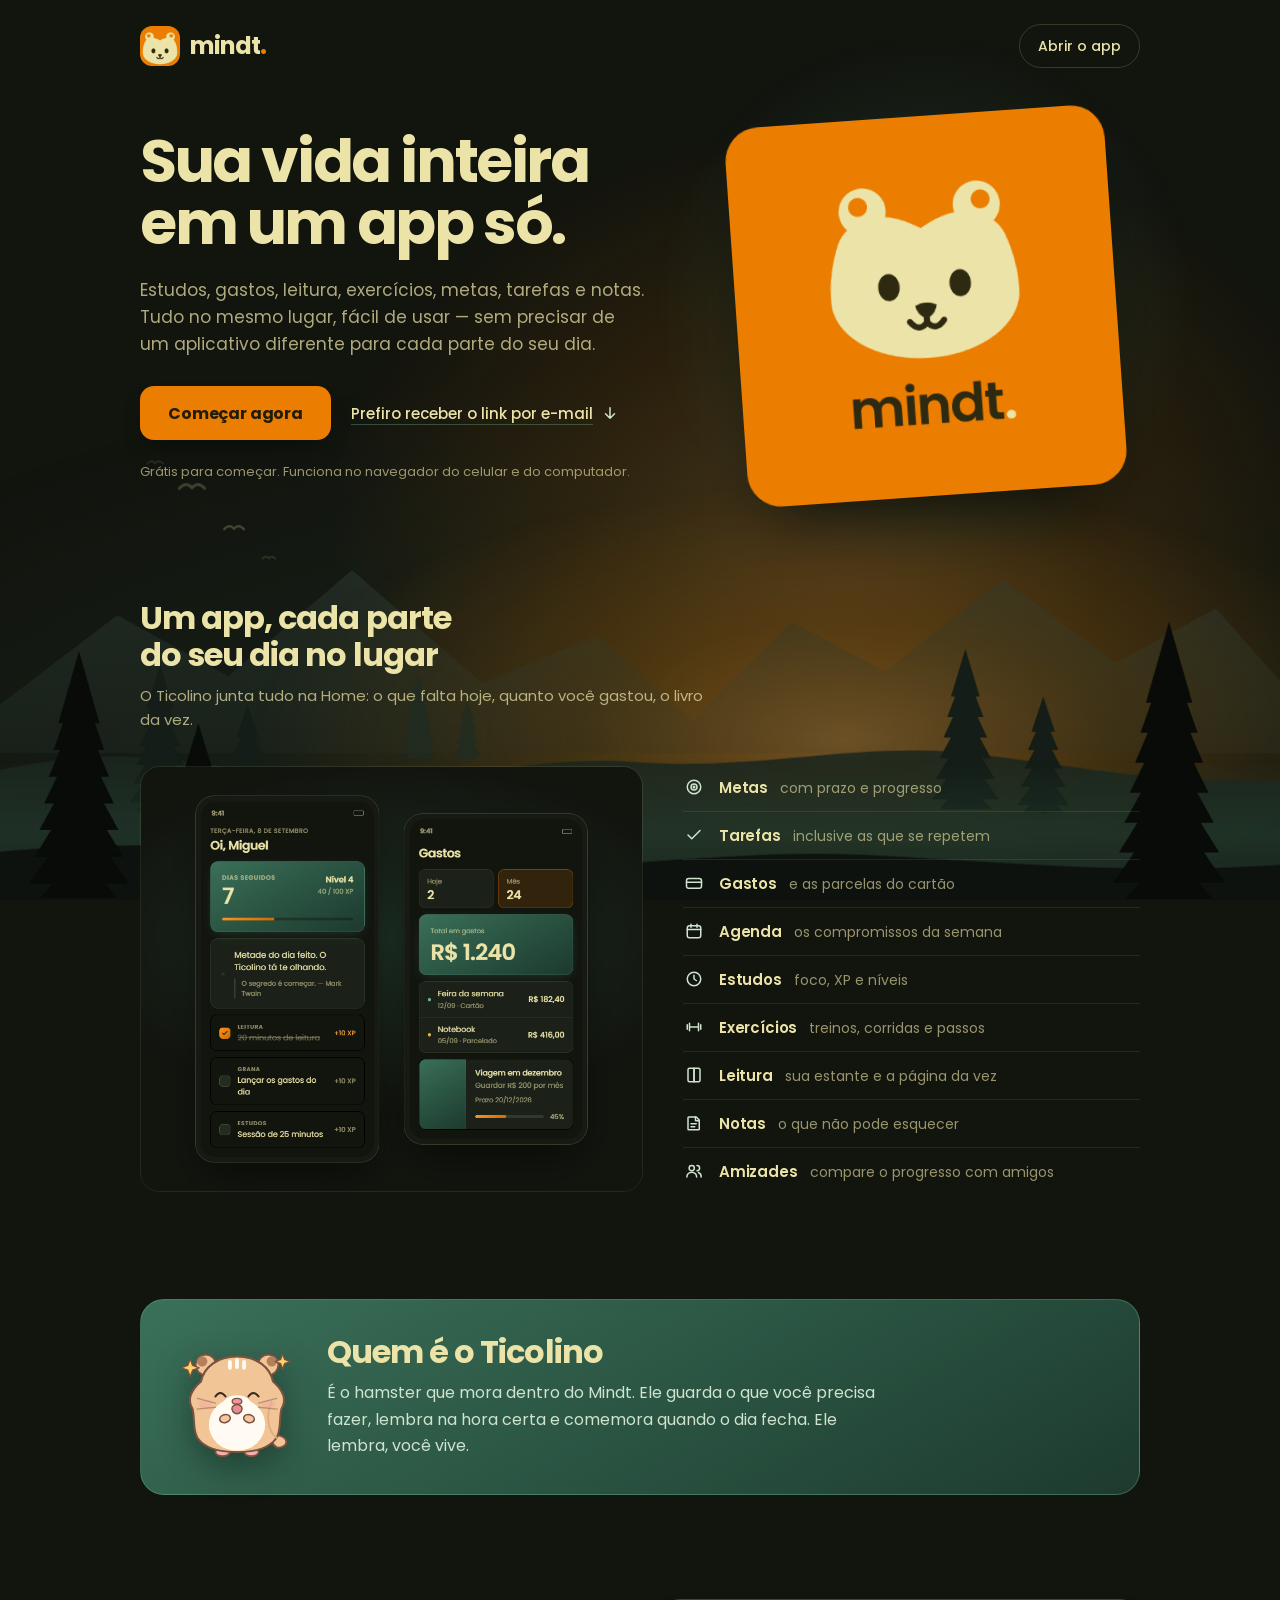
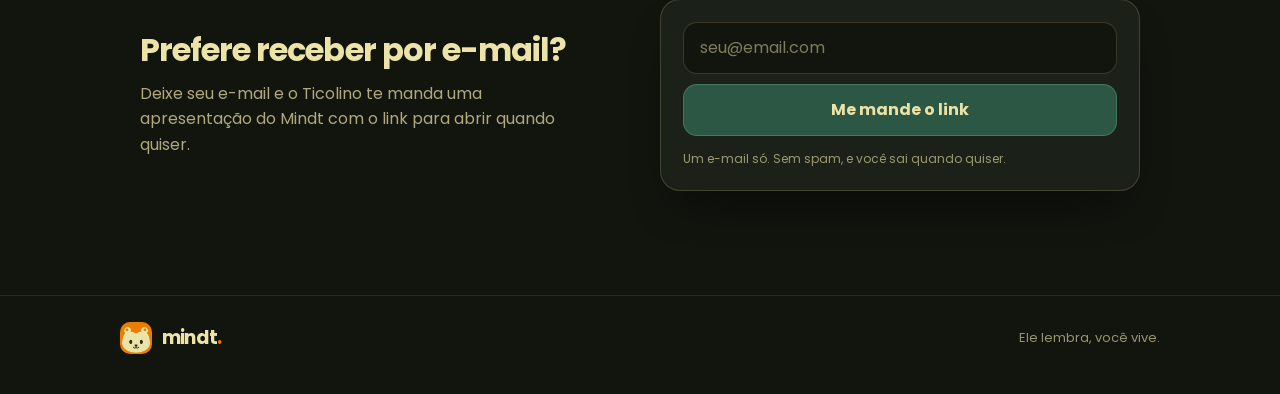
==== commit e645112b: "Página Conheça e e-mail: logo laranja original no lugar da versão verde A abertura mostra a arte ori" ====
--- a/conheca/index.html
+++ b/conheca/index.html
@@ -35,7 +35,7 @@
 
 <header class="topo">
   <a class="marca" href="./" aria-label="Mindt">
-    <span class="marca-selo" aria-hidden="true"><img src="img/logo-rosto.png" alt="" width="40" height="40"></span>
+    <img class="marca-selo" src="img/logo-selo.png" alt="" width="40" height="40">
     <span class="marca-nome">mindt<span class="ponto">.</span></span>
   </a>
   <a class="topo-abrir" href="../">Abrir o app</a>
@@ -58,10 +58,7 @@
       </div>
 
       <div class="cartaz" aria-hidden="true">
-        <div class="cartaz-placa">
-          <img src="img/logo-rosto.png" width="640" height="640" alt="">
-          <span class="cartaz-nome">mindt<span class="ponto">.</span></span>
-        </div>
+        <img class="cartaz-placa" src="img/logo-mindt.png" width="1080" height="1080" alt="">
       </div>
     </section>
   </div>
@@ -139,7 +136,7 @@
 <footer>
   <div class="rodape">
     <a class="marca" href="../" aria-label="Abrir o Mindt">
-      <span class="marca-selo" aria-hidden="true"><img src="img/logo-rosto.png" alt="" width="32" height="32"></span>
+      <img class="marca-selo" src="img/logo-selo.png" alt="" width="32" height="32">
       <span class="marca-nome">mindt<span class="ponto">.</span></span>
     </a>
     <span class="rodape-frase">Ele lembra, você vive.</span>
--- a/conheca/estilo.css
+++ b/conheca/estilo.css
@@ -2,9 +2,8 @@
    Pagina separada do app: sem login, sem tema claro, sem o styles/main.css.
 
    Direcao: a floresta do app continua sendo o mundo (fundo escuro, verde
-   da mata) e a logo nova entra nele — o Ticolino flat em creme, a palavra
-   "mindt." com o ponto. O laranja e so tempero: o botao principal e o
-   ponto da marca. O verde e a cor que domina. */
+   da mata) e a logo laranja entra nele — no topo, no rodape e grande na
+   abertura. Fora da logo, o laranja fica so no botao principal. */
 
 :root{
   color-scheme:dark;
@@ -52,9 +51,7 @@
 
 /* ── Marca: o rosto da logo numa placa verde + "mindt." ─────────────── */
 .marca{display:inline-flex;align-items:center;gap:10px;color:var(--text);text-decoration:none}
-.marca-selo{width:40px;height:40px;border-radius:12px;background:var(--grad-mata);
-  border:1px solid var(--mata-linha);display:grid;place-items:center;overflow:hidden}
-.marca-selo img{width:34px;height:34px;display:block;margin-top:3px}
+.marca-selo{width:40px;height:40px;border-radius:12px;display:block}
 .marca-nome{font-size:24px;font-weight:700;letter-spacing:-.04em;line-height:1}
 .ponto{color:var(--accent)}
 
@@ -90,15 +87,9 @@
 .cartaz{position:relative;display:grid;place-items:center;min-width:0}
 .cartaz::before{content:"";position:absolute;width:128%;aspect-ratio:1;border-radius:50%;
   background:radial-gradient(circle,rgba(58,112,89,.55) 0%,rgba(44,87,69,.18) 42%,rgba(44,87,69,0) 70%)}
-.cartaz-placa{position:relative;width:min(100%,380px);aspect-ratio:1;border-radius:34px;
-  background:var(--grad-mata);padding:6%;
-  display:flex;flex-direction:column;align-items:center;justify-content:center;gap:4px;
-  box-shadow:0 40px 70px -30px rgba(4,8,4,.9),inset 0 1px 0 rgba(235,227,167,.12);
+.cartaz-placa{position:relative;display:block;width:min(100%,380px);height:auto;aspect-ratio:1;border-radius:34px;
+  box-shadow:0 40px 70px -30px rgba(4,8,4,.9);
   transform:rotate(-4deg);animation:placa 1.1s var(--ease-out) both}
-.cartaz-placa img{width:72%;height:auto;display:block;margin-top:2%;
-  filter:drop-shadow(0 14px 18px rgba(8,20,14,.45))}
-.cartaz-nome{font-size:clamp(40px,7vw,64px);font-weight:700;letter-spacing:-.05em;line-height:1;color:var(--creme);
-  margin-top:-2%}
 /* O unico movimento da pagina: a placa assenta no lugar. */
 @keyframes placa{from{transform:rotate(-10deg) translateY(18px) scale(.94);filter:blur(6px);opacity:.4}
   to{transform:rotate(-4deg);filter:none;opacity:1}}
@@ -161,7 +152,6 @@
 .rodape{max-width:1040px;margin:0 auto;display:flex;align-items:center;justify-content:space-between;
   gap:16px;flex-wrap:wrap}
 .rodape .marca-selo{width:32px;height:32px;border-radius:10px}
-.rodape .marca-selo img{width:27px;height:27px}
 .rodape .marca-nome{font-size:19px}
 .rodape-frase{font-size:13px;color:var(--text-3)}
 
